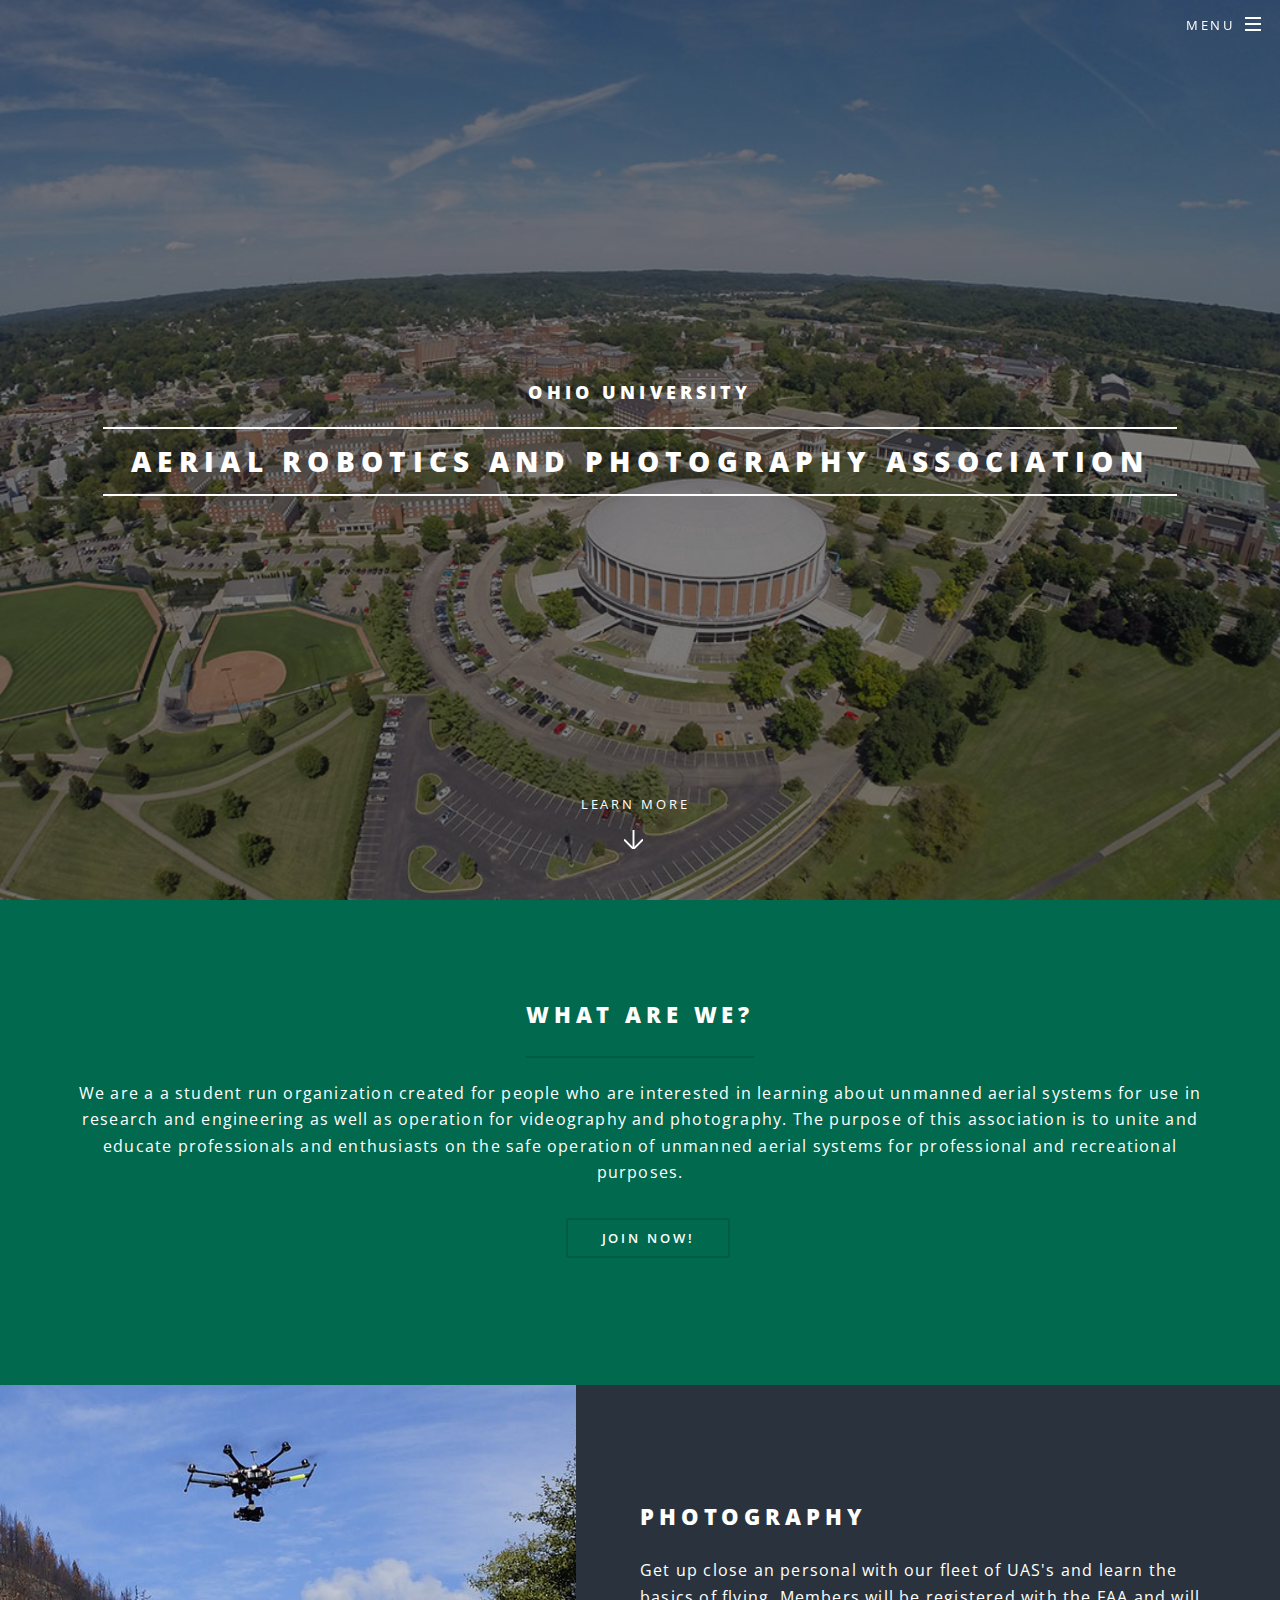
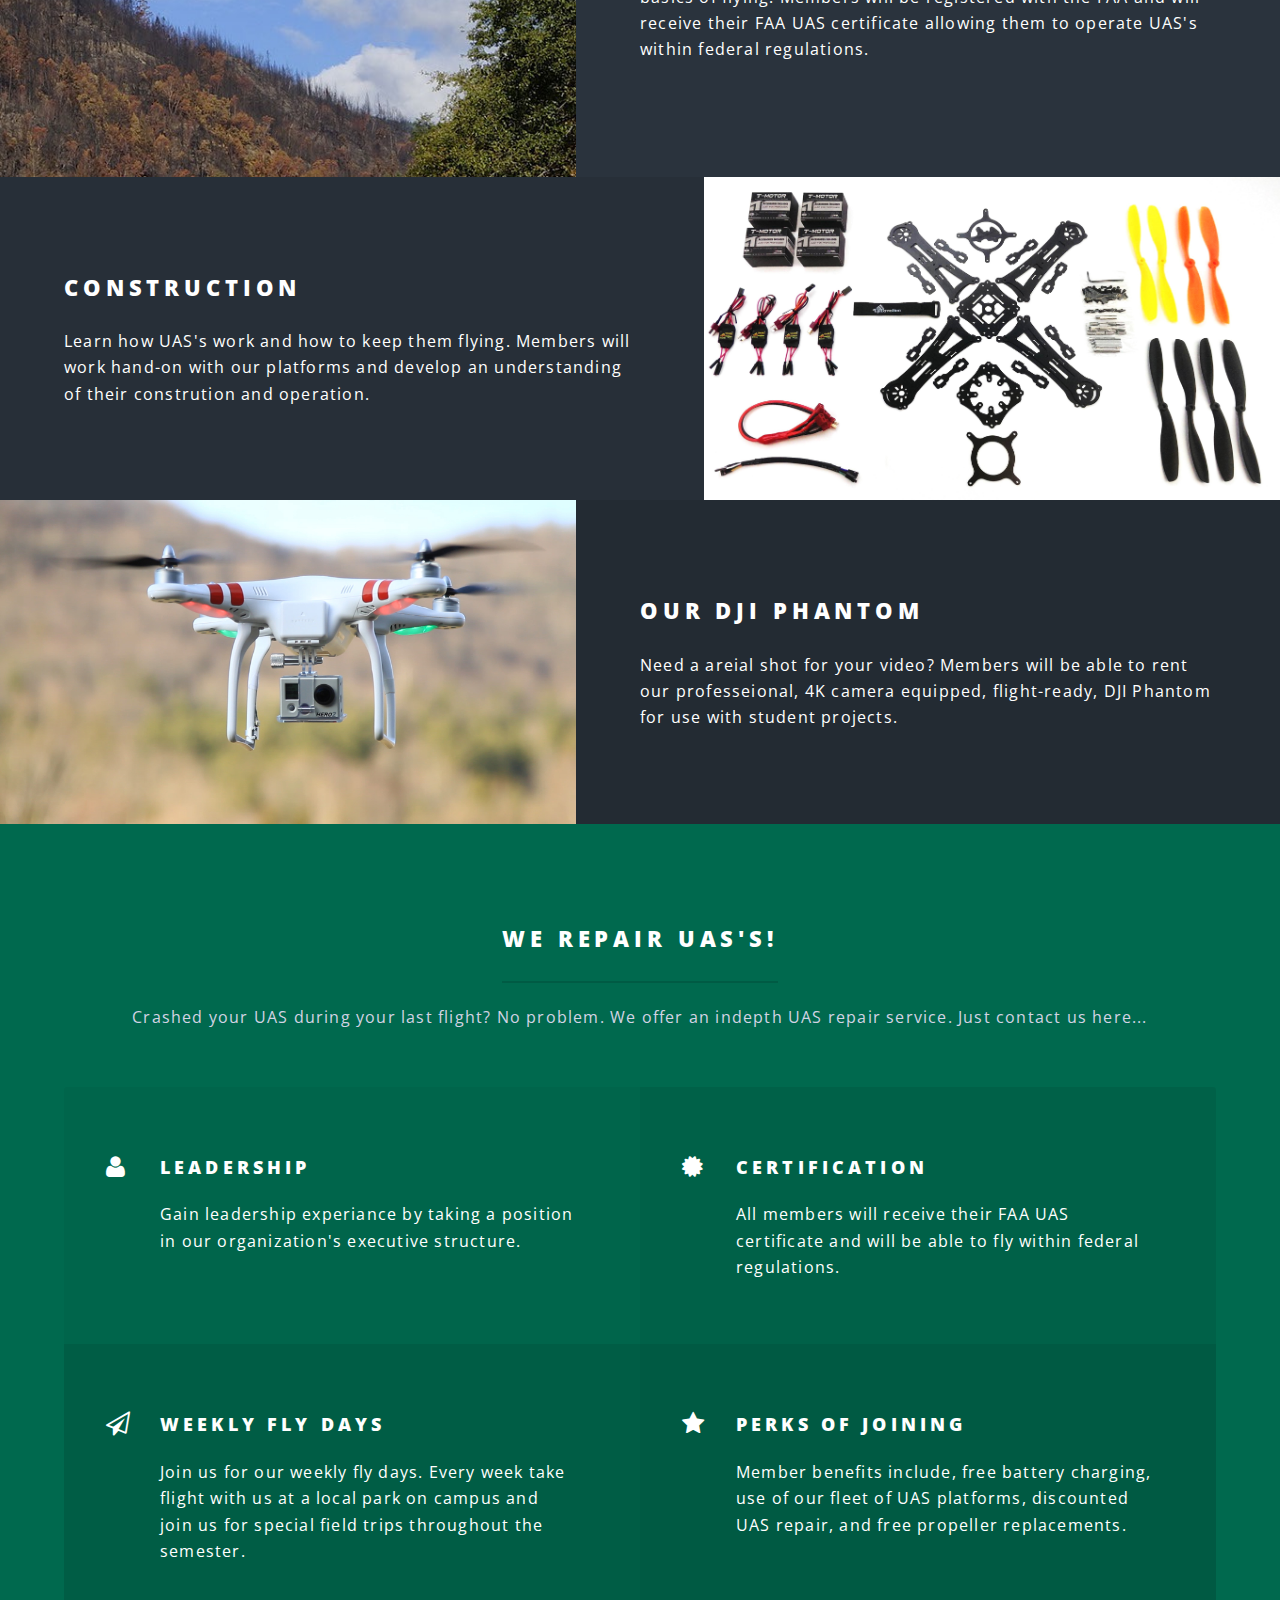
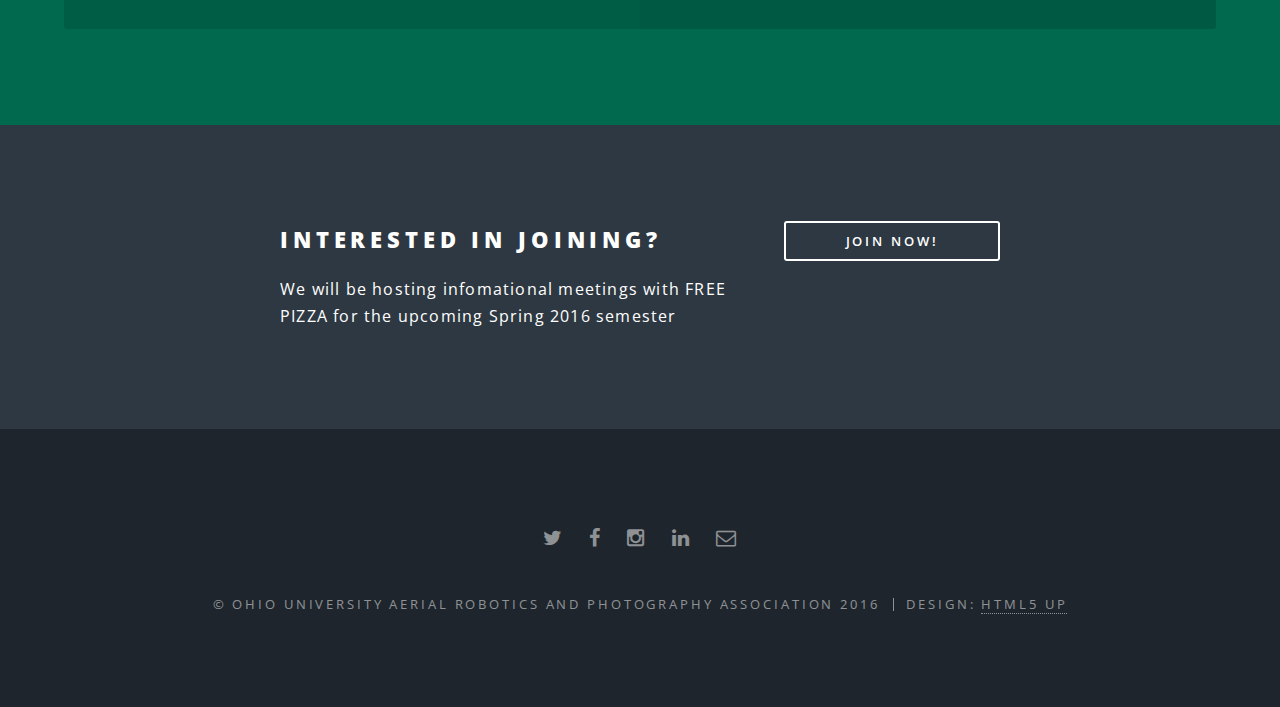
==== index.html @ dd0d749c "spell" ====
<!DOCTYPE HTML>
<!--
	Spectral by HTML5 UP
	html5up.net | @n33co
	Free for personal and commercial use under the CCA 3.0 license (html5up.net/license)
-->
<html>
	<head>
		<title>Aerial Robotics and Photography Association</title>
		<meta charset="utf-8" />
		<meta name="viewport" content="width=device-width, initial-scale=1" />
		<!--[if lte IE 8]><script src="assets/js/ie/html5shiv.js"></script><![endif]-->
		<link rel="stylesheet" href="assets/css/main.css" />
		<!--[if lte IE 8]><link rel="stylesheet" href="assets/css/ie8.css" /><![endif]-->
		<!--[if lte IE 9]><link rel="stylesheet" href="assets/css/ie9.css" /><![endif]-->
	</head>
	<body class="landing">

		<!-- Page Wrapper -->
			<div id="page-wrapper">

				<!-- Header -->
					<header id="header" class="alt">
						<h1><a href="index.html"></a></h1>
						<nav id="nav">
							<ul>
								<li class="special">
									<a href="#menu" class="menuToggle"><span>Menu</span></a>
									<div id="menu">
										<ul>
											<li><a href="index.html">Home</a></li>
                                            <li><a href="join.html">Join!</a></li>
											<li><a href="gallery/index.html">Gallery</a></li>
											<li><a href="oops.html">Events</a></li>
											<li><a href="oops.html">Contact Us</a></li>
										</ul>
									</div>
								</li>
							</ul>
						</nav>
					</header>

				<!-- Banner -->
					<section id="banner">
                        <h3>Ohio University</h3>
						<div class="inner">
							<h2>Aerial Robotics and Photography Association</h2>
						</div>

						<a href="#one" class="more scrolly">Learn More</a>
					</section>

				<!-- One -->
					<section id="one" class="wrapper style1 special">
						<div class="inner">
							<header class="major">
								<h2>What are we?</h2>
								<p>We are a a student run organization created for people who are interested in learning about unmanned aerial systems for use in research and engineering as well as operation for videography and photography.  
                                    
                                    The purpose of this association is to unite and educate professionals and enthusiasts on the safe operation of unmanned aerial systems for professional and recreational purposes.</p>
                                
                                							<ul>
								<a href="join.html" class="button">Join Now!</a>
							</ul>
                                
							</header>
						</div>
					</section>

				<!-- Two -->
					<section id="two" class="wrapper alt style2">
						<section class="spotlight">
							<div class="image"><img src="images/pic01.jpg" alt="" /></div><div class="content">
								<h2>Photography</h2>
								<p>Get up close an personal with our fleet of UAS's and learn the basics of flying.  Members will be registered with the FAA and will receive their FAA UAS certificate allowing them to operate UAS's within federal regulations.</p>
							</div>
						</section>
						<section class="spotlight">
							<div class="image"><img src="images/pic02.jpg" alt="" /></div><div class="content">
								<h2>Construction</h2>
								<p>Learn how UAS's work and how to keep them flying.  Members will work hand-on with our platforms and develop an understanding of their constrution and operation. </p>
							</div>
						</section>
						<section class="spotlight">
							<div class="image"><img src="images/pic03.jpg" alt="" /></div><div class="content">
								<h2>Our DJI Phantom</h2>
								<p>Need a areial shot for your video?  Members will be able to rent our professeional, 4K camera equipped, flight-ready, DJI Phantom for use with student projects.</p>
							</div>
						</section>
					</section>

				<!-- Three -->
					<section id="three" class="wrapper style3 special">
						<div class="inner">
							<header class="major">
								<h2>We repair UAS's!</h2>
								<p>Crashed your UAS during your last flight? No problem.  We offer an indepth UAS repair service.  Just contact us here...</p>
							</header>
							<ul class="features">
								<li class="icon fa-user">
									<h3>Leadership</h3>
									<p>Gain leadership experiance by taking a position in our organization's executive structure.</p>
								</li>
								<li class="icon fa-certificate">
									<h3>Certification</h3>
									<p>All members will receive their FAA UAS certificate and will be able to fly within federal regulations.</p>
								</li>
								<li class="icon fa-paper-plane-o">
									<h3>Weekly Fly Days</h3>
									<p>Join us for our weekly fly days.  Every week take flight with us at a local park on campus and join us for special field trips throughout the semester.</p>
								</li>
								<li class="icon fa-star">
									<h3>Perks of Joining</h3>
									<p>Member benefits include, free battery charging, use of our fleet of UAS platforms, discounted UAS repair, and free propeller replacements.</p>
								</li>
							</ul>
						</div>
					</section>

				<!-- CTA -->
					<section id="cta" class="wrapper style4">
						<div class="inner">
							<header>
								<h2>Interested in joining?</h2>
								<p>We will be hosting infomational meetings with FREE PIZZA for the upcoming Spring 2016 semester</p>
							</header>
							<ul class="actions vertical">
								<li><a href="join.html" class="button fit">Join Now!</a></li>
							</ul>
						</div>
					</section>

				<!-- Footer -->
					<footer id="footer">
						<ul class="icons">
							<li><a href="#" class="icon fa-twitter"><span class="label">Twitter</span></a></li>
							<li><a href="#" class="icon fa-facebook"><span class="label">Facebook</span></a></li>
							<li><a href="#" class="icon fa-instagram"><span class="label">Instagram</span></a></li>
							<li><a href="#" class="icon fa-linkedin"><span class="label">Dribbble</span></a></li>
							<li><a href="#" class="icon fa-envelope-o"><span class="label">Email</span></a></li>
						</ul>
						<ul class="copyright">
							<li>&copy; Ohio University Aerial Robotics and Photography Association 2016</li><li>Design: <a href="http://html5up.net">HTML5 UP</a></li>
						</ul>
					</footer>

			</div>

		<!-- Scripts -->
			<script src="assets/js/jquery.min.js"></script>
			<script src="assets/js/jquery.scrollex.min.js"></script>
			<script src="assets/js/jquery.scrolly.min.js"></script>
			<script src="assets/js/skel.min.js"></script>
			<script src="assets/js/util.js"></script>
			<!--[if lte IE 8]><script src="assets/js/ie/respond.min.js"></script><![endif]-->
			<script src="assets/js/main.js"></script>

	</body>
</html>
---- assets/css/main.css ----
@import url(font-awesome.min.css);
@import url("http://fonts.googleapis.com/css?family=Open+Sans:400,400italic,600,600italic,800,800italic");

/*
	Spectral by HTML5 UP
	html5up.net | @n33co
	Free for personal and commercial use under the CCA 3.0 license (html5up.net/license)
*/

/* Reset */

	html, body, div, span, applet, object, iframe, h1, h2, h3, h4, h5, h6, p, blockquote, pre, a, abbr, acronym, address, big, cite, code, del, dfn, em, img, ins, kbd, q, s, samp, small, strike, strong, sub, sup, tt, var, b, u, i, center, dl, dt, dd, ol, ul, li, fieldset, form, label, legend, table, caption, tbody, tfoot, thead, tr, th, td, article, aside, canvas, details, embed, figure, figcaption, footer, header, hgroup, menu, nav, output, ruby, section, summary, time, mark, audio, video {
		margin: 0;
		padding: 0;
		border: 0;
		font-size: 100%;
		font: inherit;
		vertical-align: baseline;
	}

	article, aside, details, figcaption, figure, footer, header, hgroup, menu, nav, section {
		display: block;
	}

	body {
		line-height: 1;
	}

	ol, ul {
		list-style: none;
	}

	blockquote, q {
		quotes: none;
	}

	blockquote:before, blockquote:after, q:before, q:after {
		content: '';
		content: none;
	}

	table {
		border-collapse: collapse;
		border-spacing: 0;
	}

	body {
		-webkit-text-size-adjust: none;
	}

/* Box Model */

	*, *:before, *:after {
		-moz-box-sizing: border-box;
		-webkit-box-sizing: border-box;
		box-sizing: border-box;
	}

/* Grid */

	.row {
		border-bottom: solid 1px transparent;
		-moz-box-sizing: border-box;
		-webkit-box-sizing: border-box;
		box-sizing: border-box;
	}

	.row > * {
		float: left;
		-moz-box-sizing: border-box;
		-webkit-box-sizing: border-box;
		box-sizing: border-box;
	}

	.row:after, .row:before {
		content: '';
		display: block;
		clear: both;
		height: 0;
	}

	.row.uniform > * > :first-child {
		margin-top: 0;
	}

	.row.uniform > * > :last-child {
		margin-bottom: 0;
	}

	.row.\30 \25 > * {
		padding: 0 0 0 0em;
	}

	.row.\30 \25 {
		margin: 0 0 -1px 0em;
	}

	.row.uniform.\30 \25 > * {
		padding: 0em 0 0 0em;
	}

	.row.uniform.\30 \25 {
		margin: 0em 0 -1px 0em;
	}

	.row > * {
		padding: 0 0 0 1.5em;
	}

	.row {
		margin: 0 0 -1px -1.5em;
	}

	.row.uniform > * {
		padding: 1.5em 0 0 1.5em;
	}

	.row.uniform {
		margin: -1.5em 0 -1px -1.5em;
	}

	.row.\32 00\25 > * {
		padding: 0 0 0 3em;
	}

	.row.\32 00\25 {
		margin: 0 0 -1px -3em;
	}

	.row.uniform.\32 00\25 > * {
		padding: 3em 0 0 3em;
	}

	.row.uniform.\32 00\25 {
		margin: -3em 0 -1px -3em;
	}

	.row.\31 50\25 > * {
		padding: 0 0 0 2.25em;
	}

	.row.\31 50\25 {
		margin: 0 0 -1px -2.25em;
	}

	.row.uniform.\31 50\25 > * {
		padding: 2.25em 0 0 2.25em;
	}

	.row.uniform.\31 50\25 {
		margin: -2.25em 0 -1px -2.25em;
	}

	.row.\35 0\25 > * {
		padding: 0 0 0 0.75em;
	}

	.row.\35 0\25 {
		margin: 0 0 -1px -0.75em;
	}

	.row.uniform.\35 0\25 > * {
		padding: 0.75em 0 0 0.75em;
	}

	.row.uniform.\35 0\25 {
		margin: -0.75em 0 -1px -0.75em;
	}

	.row.\32 5\25 > * {
		padding: 0 0 0 0.375em;
	}

	.row.\32 5\25 {
		margin: 0 0 -1px -0.375em;
	}

	.row.uniform.\32 5\25 > * {
		padding: 0.375em 0 0 0.375em;
	}

	.row.uniform.\32 5\25 {
		margin: -0.375em 0 -1px -0.375em;
	}

	.\31 2u, .\31 2u\24 {
		width: 100%;
		clear: none;
		margin-left: 0;
	}

	.\31 1u, .\31 1u\24 {
		width: 91.6666666667%;
		clear: none;
		margin-left: 0;
	}

	.\31 0u, .\31 0u\24 {
		width: 83.3333333333%;
		clear: none;
		margin-left: 0;
	}

	.\39 u, .\39 u\24 {
		width: 75%;
		clear: none;
		margin-left: 0;
	}

	.\38 u, .\38 u\24 {
		width: 66.6666666667%;
		clear: none;
		margin-left: 0;
	}

	.\37 u, .\37 u\24 {
		width: 58.3333333333%;
		clear: none;
		margin-left: 0;
	}

	.\36 u, .\36 u\24 {
		width: 50%;
		clear: none;
		margin-left: 0;
	}

	.\35 u, .\35 u\24 {
		width: 41.6666666667%;
		clear: none;
		margin-left: 0;
	}

	.\34 u, .\34 u\24 {
		width: 33.3333333333%;
		clear: none;
		margin-left: 0;
	}

	.\33 u, .\33 u\24 {
		width: 25%;
		clear: none;
		margin-left: 0;
	}

	.\32 u, .\32 u\24 {
		width: 16.6666666667%;
		clear: none;
		margin-left: 0;
	}

	.\31 u, .\31 u\24 {
		width: 8.3333333333%;
		clear: none;
		margin-left: 0;
	}

	.\31 2u\24 + *,
	.\31 1u\24 + *,
	.\31 0u\24 + *,
	.\39 u\24 + *,
	.\38 u\24 + *,
	.\37 u\24 + *,
	.\36 u\24 + *,
	.\35 u\24 + *,
	.\34 u\24 + *,
	.\33 u\24 + *,
	.\32 u\24 + *,
	.\31 u\24 + * {
		clear: left;
	}

	.\-11u {
		margin-left: 91.66667%;
	}

	.\-10u {
		margin-left: 83.33333%;
	}

	.\-9u {
		margin-left: 75%;
	}

	.\-8u {
		margin-left: 66.66667%;
	}

	.\-7u {
		margin-left: 58.33333%;
	}

	.\-6u {
		margin-left: 50%;
	}

	.\-5u {
		margin-left: 41.66667%;
	}

	.\-4u {
		margin-left: 33.33333%;
	}

	.\-3u {
		margin-left: 25%;
	}

	.\-2u {
		margin-left: 16.66667%;
	}

	.\-1u {
		margin-left: 8.33333%;
	}

	@media screen and (max-width: 1680px) {

		.row > * {
			padding: 0 0 0 1.5em;
		}

		.row {
			margin: 0 0 -1px -1.5em;
		}

		.row.uniform > * {
			padding: 1.5em 0 0 1.5em;
		}

		.row.uniform {
			margin: -1.5em 0 -1px -1.5em;
		}

		.row.\32 00\25 > * {
			padding: 0 0 0 3em;
		}

		.row.\32 00\25 {
			margin: 0 0 -1px -3em;
		}

		.row.uniform.\32 00\25 > * {
			padding: 3em 0 0 3em;
		}

		.row.uniform.\32 00\25 {
			margin: -3em 0 -1px -3em;
		}

		.row.\31 50\25 > * {
			padding: 0 0 0 2.25em;
		}

		.row.\31 50\25 {
			margin: 0 0 -1px -2.25em;
		}

		.row.uniform.\31 50\25 > * {
			padding: 2.25em 0 0 2.25em;
		}

		.row.uniform.\31 50\25 {
			margin: -2.25em 0 -1px -2.25em;
		}

		.row.\35 0\25 > * {
			padding: 0 0 0 0.75em;
		}

		.row.\35 0\25 {
			margin: 0 0 -1px -0.75em;
		}

		.row.uniform.\35 0\25 > * {
			padding: 0.75em 0 0 0.75em;
		}

		.row.uniform.\35 0\25 {
			margin: -0.75em 0 -1px -0.75em;
		}

		.row.\32 5\25 > * {
			padding: 0 0 0 0.375em;
		}

		.row.\32 5\25 {
			margin: 0 0 -1px -0.375em;
		}

		.row.uniform.\32 5\25 > * {
			padding: 0.375em 0 0 0.375em;
		}

		.row.uniform.\32 5\25 {
			margin: -0.375em 0 -1px -0.375em;
		}

		.\31 2u\28xlarge\29, .\31 2u\24\28xlarge\29 {
			width: 100%;
			clear: none;
			margin-left: 0;
		}

		.\31 1u\28xlarge\29, .\31 1u\24\28xlarge\29 {
			width: 91.6666666667%;
			clear: none;
			margin-left: 0;
		}

		.\31 0u\28xlarge\29, .\31 0u\24\28xlarge\29 {
			width: 83.3333333333%;
			clear: none;
			margin-left: 0;
		}

		.\39 u\28xlarge\29, .\39 u\24\28xlarge\29 {
			width: 75%;
			clear: none;
			margin-left: 0;
		}

		.\38 u\28xlarge\29, .\38 u\24\28xlarge\29 {
			width: 66.6666666667%;
			clear: none;
			margin-left: 0;
		}

		.\37 u\28xlarge\29, .\37 u\24\28xlarge\29 {
			width: 58.3333333333%;
			clear: none;
			margin-left: 0;
		}

		.\36 u\28xlarge\29, .\36 u\24\28xlarge\29 {
			width: 50%;
			clear: none;
			margin-left: 0;
		}

		.\35 u\28xlarge\29, .\35 u\24\28xlarge\29 {
			width: 41.6666666667%;
			clear: none;
			margin-left: 0;
		}

		.\34 u\28xlarge\29, .\34 u\24\28xlarge\29 {
			width: 33.3333333333%;
			clear: none;
			margin-left: 0;
		}

		.\33 u\28xlarge\29, .\33 u\24\28xlarge\29 {
			width: 25%;
			clear: none;
			margin-left: 0;
		}

		.\32 u\28xlarge\29, .\32 u\24\28xlarge\29 {
			width: 16.6666666667%;
			clear: none;
			margin-left: 0;
		}

		.\31 u\28xlarge\29, .\31 u\24\28xlarge\29 {
			width: 8.3333333333%;
			clear: none;
			margin-left: 0;
		}

		.\31 2u\24\28xlarge\29 + *,
		.\31 1u\24\28xlarge\29 + *,
		.\31 0u\24\28xlarge\29 + *,
		.\39 u\24\28xlarge\29 + *,
		.\38 u\24\28xlarge\29 + *,
		.\37 u\24\28xlarge\29 + *,
		.\36 u\24\28xlarge\29 + *,
		.\35 u\24\28xlarge\29 + *,
		.\34 u\24\28xlarge\29 + *,
		.\33 u\24\28xlarge\29 + *,
		.\32 u\24\28xlarge\29 + *,
		.\31 u\24\28xlarge\29 + * {
			clear: left;
		}

		.\-11u\28xlarge\29 {
			margin-left: 91.66667%;
		}

		.\-10u\28xlarge\29 {
			margin-left: 83.33333%;
		}

		.\-9u\28xlarge\29 {
			margin-left: 75%;
		}

		.\-8u\28xlarge\29 {
			margin-left: 66.66667%;
		}

		.\-7u\28xlarge\29 {
			margin-left: 58.33333%;
		}

		.\-6u\28xlarge\29 {
			margin-left: 50%;
		}

		.\-5u\28xlarge\29 {
			margin-left: 41.66667%;
		}

		.\-4u\28xlarge\29 {
			margin-left: 33.33333%;
		}

		.\-3u\28xlarge\29 {
			margin-left: 25%;
		}

		.\-2u\28xlarge\29 {
			margin-left: 16.66667%;
		}

		.\-1u\28xlarge\29 {
			margin-left: 8.33333%;
		}

	}

	@media screen and (max-width: 1280px) {

		.row > * {
			padding: 0 0 0 1.5em;
		}

		.row {
			margin: 0 0 -1px -1.5em;
		}

		.row.uniform > * {
			padding: 1.5em 0 0 1.5em;
		}

		.row.uniform {
			margin: -1.5em 0 -1px -1.5em;
		}

		.row.\32 00\25 > * {
			padding: 0 0 0 3em;
		}

		.row.\32 00\25 {
			margin: 0 0 -1px -3em;
		}

		.row.uniform.\32 00\25 > * {
			padding: 3em 0 0 3em;
		}

		.row.uniform.\32 00\25 {
			margin: -3em 0 -1px -3em;
		}

		.row.\31 50\25 > * {
			padding: 0 0 0 2.25em;
		}

		.row.\31 50\25 {
			margin: 0 0 -1px -2.25em;
		}

		.row.uniform.\31 50\25 > * {
			padding: 2.25em 0 0 2.25em;
		}

		.row.uniform.\31 50\25 {
			margin: -2.25em 0 -1px -2.25em;
		}

		.row.\35 0\25 > * {
			padding: 0 0 0 0.75em;
		}

		.row.\35 0\25 {
			margin: 0 0 -1px -0.75em;
		}

		.row.uniform.\35 0\25 > * {
			padding: 0.75em 0 0 0.75em;
		}

		.row.uniform.\35 0\25 {
			margin: -0.75em 0 -1px -0.75em;
		}

		.row.\32 5\25 > * {
			padding: 0 0 0 0.375em;
		}

		.row.\32 5\25 {
			margin: 0 0 -1px -0.375em;
		}

		.row.uniform.\32 5\25 > * {
			padding: 0.375em 0 0 0.375em;
		}

		.row.uniform.\32 5\25 {
			margin: -0.375em 0 -1px -0.375em;
		}

		.\31 2u\28large\29, .\31 2u\24\28large\29 {
			width: 100%;
			clear: none;
			margin-left: 0;
		}

		.\31 1u\28large\29, .\31 1u\24\28large\29 {
			width: 91.6666666667%;
			clear: none;
			margin-left: 0;
		}

		.\31 0u\28large\29, .\31 0u\24\28large\29 {
			width: 83.3333333333%;
			clear: none;
			margin-left: 0;
		}

		.\39 u\28large\29, .\39 u\24\28large\29 {
			width: 75%;
			clear: none;
			margin-left: 0;
		}

		.\38 u\28large\29, .\38 u\24\28large\29 {
			width: 66.6666666667%;
			clear: none;
			margin-left: 0;
		}

		.\37 u\28large\29, .\37 u\24\28large\29 {
			width: 58.3333333333%;
			clear: none;
			margin-left: 0;
		}

		.\36 u\28large\29, .\36 u\24\28large\29 {
			width: 50%;
			clear: none;
			margin-left: 0;
		}

		.\35 u\28large\29, .\35 u\24\28large\29 {
			width: 41.6666666667%;
			clear: none;
			margin-left: 0;
		}

		.\34 u\28large\29, .\34 u\24\28large\29 {
			width: 33.3333333333%;
			clear: none;
			margin-left: 0;
		}

		.\33 u\28large\29, .\33 u\24\28large\29 {
			width: 25%;
			clear: none;
			margin-left: 0;
		}

		.\32 u\28large\29, .\32 u\24\28large\29 {
			width: 16.6666666667%;
			clear: none;
			margin-left: 0;
		}

		.\31 u\28large\29, .\31 u\24\28large\29 {
			width: 8.3333333333%;
			clear: none;
			margin-left: 0;
		}

		.\31 2u\24\28large\29 + *,
		.\31 1u\24\28large\29 + *,
		.\31 0u\24\28large\29 + *,
		.\39 u\24\28large\29 + *,
		.\38 u\24\28large\29 + *,
		.\37 u\24\28large\29 + *,
		.\36 u\24\28large\29 + *,
		.\35 u\24\28large\29 + *,
		.\34 u\24\28large\29 + *,
		.\33 u\24\28large\29 + *,
		.\32 u\24\28large\29 + *,
		.\31 u\24\28large\29 + * {
			clear: left;
		}

		.\-11u\28large\29 {
			margin-left: 91.66667%;
		}

		.\-10u\28large\29 {
			margin-left: 83.33333%;
		}

		.\-9u\28large\29 {
			margin-left: 75%;
		}

		.\-8u\28large\29 {
			margin-left: 66.66667%;
		}

		.\-7u\28large\29 {
			margin-left: 58.33333%;
		}

		.\-6u\28large\29 {
			margin-left: 50%;
		}

		.\-5u\28large\29 {
			margin-left: 41.66667%;
		}

		.\-4u\28large\29 {
			margin-left: 33.33333%;
		}

		.\-3u\28large\29 {
			margin-left: 25%;
		}

		.\-2u\28large\29 {
			margin-left: 16.66667%;
		}

		.\-1u\28large\29 {
			margin-left: 8.33333%;
		}

	}

	@media screen and (max-width: 980px) {

		.row > * {
			padding: 0 0 0 1.5em;
		}

		.row {
			margin: 0 0 -1px -1.5em;
		}

		.row.uniform > * {
			padding: 1.5em 0 0 1.5em;
		}

		.row.uniform {
			margin: -1.5em 0 -1px -1.5em;
		}

		.row.\32 00\25 > * {
			padding: 0 0 0 3em;
		}

		.row.\32 00\25 {
			margin: 0 0 -1px -3em;
		}

		.row.uniform.\32 00\25 > * {
			padding: 3em 0 0 3em;
		}

		.row.uniform.\32 00\25 {
			margin: -3em 0 -1px -3em;
		}

		.row.\31 50\25 > * {
			padding: 0 0 0 2.25em;
		}

		.row.\31 50\25 {
			margin: 0 0 -1px -2.25em;
		}

		.row.uniform.\31 50\25 > * {
			padding: 2.25em 0 0 2.25em;
		}

		.row.uniform.\31 50\25 {
			margin: -2.25em 0 -1px -2.25em;
		}

		.row.\35 0\25 > * {
			padding: 0 0 0 0.75em;
		}

		.row.\35 0\25 {
			margin: 0 0 -1px -0.75em;
		}

		.row.uniform.\35 0\25 > * {
			padding: 0.75em 0 0 0.75em;
		}

		.row.uniform.\35 0\25 {
			margin: -0.75em 0 -1px -0.75em;
		}

		.row.\32 5\25 > * {
			padding: 0 0 0 0.375em;
		}

		.row.\32 5\25 {
			margin: 0 0 -1px -0.375em;
		}

		.row.uniform.\32 5\25 > * {
			padding: 0.375em 0 0 0.375em;
		}

		.row.uniform.\32 5\25 {
			margin: -0.375em 0 -1px -0.375em;
		}

		.\31 2u\28medium\29, .\31 2u\24\28medium\29 {
			width: 100%;
			clear: none;
			margin-left: 0;
		}

		.\31 1u\28medium\29, .\31 1u\24\28medium\29 {
			width: 91.6666666667%;
			clear: none;
			margin-left: 0;
		}

		.\31 0u\28medium\29, .\31 0u\24\28medium\29 {
			width: 83.3333333333%;
			clear: none;
			margin-left: 0;
		}

		.\39 u\28medium\29, .\39 u\24\28medium\29 {
			width: 75%;
			clear: none;
			margin-left: 0;
		}

		.\38 u\28medium\29, .\38 u\24\28medium\29 {
			width: 66.6666666667%;
			clear: none;
			margin-left: 0;
		}

		.\37 u\28medium\29, .\37 u\24\28medium\29 {
			width: 58.3333333333%;
			clear: none;
			margin-left: 0;
		}

		.\36 u\28medium\29, .\36 u\24\28medium\29 {
			width: 50%;
			clear: none;
			margin-left: 0;
		}

		.\35 u\28medium\29, .\35 u\24\28medium\29 {
			width: 41.6666666667%;
			clear: none;
			margin-left: 0;
		}

		.\34 u\28medium\29, .\34 u\24\28medium\29 {
			width: 33.3333333333%;
			clear: none;
			margin-left: 0;
		}

		.\33 u\28medium\29, .\33 u\24\28medium\29 {
			width: 25%;
			clear: none;
			margin-left: 0;
		}

		.\32 u\28medium\29, .\32 u\24\28medium\29 {
			width: 16.6666666667%;
			clear: none;
			margin-left: 0;
		}

		.\31 u\28medium\29, .\31 u\24\28medium\29 {
			width: 8.3333333333%;
			clear: none;
			margin-left: 0;
		}

		.\31 2u\24\28medium\29 + *,
		.\31 1u\24\28medium\29 + *,
		.\31 0u\24\28medium\29 + *,
		.\39 u\24\28medium\29 + *,
		.\38 u\24\28medium\29 + *,
		.\37 u\24\28medium\29 + *,
		.\36 u\24\28medium\29 + *,
		.\35 u\24\28medium\29 + *,
		.\34 u\24\28medium\29 + *,
		.\33 u\24\28medium\29 + *,
		.\32 u\24\28medium\29 + *,
		.\31 u\24\28medium\29 + * {
			clear: left;
		}

		.\-11u\28medium\29 {
			margin-left: 91.66667%;
		}

		.\-10u\28medium\29 {
			margin-left: 83.33333%;
		}

		.\-9u\28medium\29 {
			margin-left: 75%;
		}

		.\-8u\28medium\29 {
			margin-left: 66.66667%;
		}

		.\-7u\28medium\29 {
			margin-left: 58.33333%;
		}

		.\-6u\28medium\29 {
			margin-left: 50%;
		}

		.\-5u\28medium\29 {
			margin-left: 41.66667%;
		}

		.\-4u\28medium\29 {
			margin-left: 33.33333%;
		}

		.\-3u\28medium\29 {
			margin-left: 25%;
		}

		.\-2u\28medium\29 {
			margin-left: 16.66667%;
		}

		.\-1u\28medium\29 {
			margin-left: 8.33333%;
		}

	}

	@media screen and (max-width: 736px) {

		.row > * {
			padding: 0 0 0 1.5em;
		}

		.row {
			margin: 0 0 -1px -1.5em;
		}

		.row.uniform > * {
			padding: 1.5em 0 0 1.5em;
		}

		.row.uniform {
			margin: -1.5em 0 -1px -1.5em;
		}

		.row.\32 00\25 > * {
			padding: 0 0 0 3em;
		}

		.row.\32 00\25 {
			margin: 0 0 -1px -3em;
		}

		.row.uniform.\32 00\25 > * {
			padding: 3em 0 0 3em;
		}

		.row.uniform.\32 00\25 {
			margin: -3em 0 -1px -3em;
		}

		.row.\31 50\25 > * {
			padding: 0 0 0 2.25em;
		}

		.row.\31 50\25 {
			margin: 0 0 -1px -2.25em;
		}

		.row.uniform.\31 50\25 > * {
			padding: 2.25em 0 0 2.25em;
		}

		.row.uniform.\31 50\25 {
			margin: -2.25em 0 -1px -2.25em;
		}

		.row.\35 0\25 > * {
			padding: 0 0 0 0.75em;
		}

		.row.\35 0\25 {
			margin: 0 0 -1px -0.75em;
		}

		.row.uniform.\35 0\25 > * {
			padding: 0.75em 0 0 0.75em;
		}

		.row.uniform.\35 0\25 {
			margin: -0.75em 0 -1px -0.75em;
		}

		.row.\32 5\25 > * {
			padding: 0 0 0 0.375em;
		}

		.row.\32 5\25 {
			margin: 0 0 -1px -0.375em;
		}

		.row.uniform.\32 5\25 > * {
			padding: 0.375em 0 0 0.375em;
		}

		.row.uniform.\32 5\25 {
			margin: -0.375em 0 -1px -0.375em;
		}

		.\31 2u\28small\29, .\31 2u\24\28small\29 {
			width: 100%;
			clear: none;
			margin-left: 0;
		}

		.\31 1u\28small\29, .\31 1u\24\28small\29 {
			width: 91.6666666667%;
			clear: none;
			margin-left: 0;
		}

		.\31 0u\28small\29, .\31 0u\24\28small\29 {
			width: 83.3333333333%;
			clear: none;
			margin-left: 0;
		}

		.\39 u\28small\29, .\39 u\24\28small\29 {
			width: 75%;
			clear: none;
			margin-left: 0;
		}

		.\38 u\28small\29, .\38 u\24\28small\29 {
			width: 66.6666666667%;
			clear: none;
			margin-left: 0;
		}

		.\37 u\28small\29, .\37 u\24\28small\29 {
			width: 58.3333333333%;
			clear: none;
			margin-left: 0;
		}

		.\36 u\28small\29, .\36 u\24\28small\29 {
			width: 50%;
			clear: none;
			margin-left: 0;
		}

		.\35 u\28small\29, .\35 u\24\28small\29 {
			width: 41.6666666667%;
			clear: none;
			margin-left: 0;
		}

		.\34 u\28small\29, .\34 u\24\28small\29 {
			width: 33.3333333333%;
			clear: none;
			margin-left: 0;
		}

		.\33 u\28small\29, .\33 u\24\28small\29 {
			width: 25%;
			clear: none;
			margin-left: 0;
		}

		.\32 u\28small\29, .\32 u\24\28small\29 {
			width: 16.6666666667%;
			clear: none;
			margin-left: 0;
		}

		.\31 u\28small\29, .\31 u\24\28small\29 {
			width: 8.3333333333%;
			clear: none;
			margin-left: 0;
		}

		.\31 2u\24\28small\29 + *,
		.\31 1u\24\28small\29 + *,
		.\31 0u\24\28small\29 + *,
		.\39 u\24\28small\29 + *,
		.\38 u\24\28small\29 + *,
		.\37 u\24\28small\29 + *,
		.\36 u\24\28small\29 + *,
		.\35 u\24\28small\29 + *,
		.\34 u\24\28small\29 + *,
		.\33 u\24\28small\29 + *,
		.\32 u\24\28small\29 + *,
		.\31 u\24\28small\29 + * {
			clear: left;
		}

		.\-11u\28small\29 {
			margin-left: 91.66667%;
		}

		.\-10u\28small\29 {
			margin-left: 83.33333%;
		}

		.\-9u\28small\29 {
			margin-left: 75%;
		}

		.\-8u\28small\29 {
			margin-left: 66.66667%;
		}

		.\-7u\28small\29 {
			margin-left: 58.33333%;
		}

		.\-6u\28small\29 {
			margin-left: 50%;
		}

		.\-5u\28small\29 {
			margin-left: 41.66667%;
		}

		.\-4u\28small\29 {
			margin-left: 33.33333%;
		}

		.\-3u\28small\29 {
			margin-left: 25%;
		}

		.\-2u\28small\29 {
			margin-left: 16.66667%;
		}

		.\-1u\28small\29 {
			margin-left: 8.33333%;
		}

	}

	@media screen and (max-width: 480px) {

		.row > * {
			padding: 0 0 0 1.5em;
		}

		.row {
			margin: 0 0 -1px -1.5em;
		}

		.row.uniform > * {
			padding: 1.5em 0 0 1.5em;
		}

		.row.uniform {
			margin: -1.5em 0 -1px -1.5em;
		}

		.row.\32 00\25 > * {
			padding: 0 0 0 3em;
		}

		.row.\32 00\25 {
			margin: 0 0 -1px -3em;
		}

		.row.uniform.\32 00\25 > * {
			padding: 3em 0 0 3em;
		}

		.row.uniform.\32 00\25 {
			margin: -3em 0 -1px -3em;
		}

		.row.\31 50\25 > * {
			padding: 0 0 0 2.25em;
		}

		.row.\31 50\25 {
			margin: 0 0 -1px -2.25em;
		}

		.row.uniform.\31 50\25 > * {
			padding: 2.25em 0 0 2.25em;
		}

		.row.uniform.\31 50\25 {
			margin: -2.25em 0 -1px -2.25em;
		}

		.row.\35 0\25 > * {
			padding: 0 0 0 0.75em;
		}

		.row.\35 0\25 {
			margin: 0 0 -1px -0.75em;
		}

		.row.uniform.\35 0\25 > * {
			padding: 0.75em 0 0 0.75em;
		}

		.row.uniform.\35 0\25 {
			margin: -0.75em 0 -1px -0.75em;
		}

		.row.\32 5\25 > * {
			padding: 0 0 0 0.375em;
		}

		.row.\32 5\25 {
			margin: 0 0 -1px -0.375em;
		}

		.row.uniform.\32 5\25 > * {
			padding: 0.375em 0 0 0.375em;
		}

		.row.uniform.\32 5\25 {
			margin: -0.375em 0 -1px -0.375em;
		}

		.\31 2u\28xsmall\29, .\31 2u\24\28xsmall\29 {
			width: 100%;
			clear: none;
			margin-left: 0;
		}

		.\31 1u\28xsmall\29, .\31 1u\24\28xsmall\29 {
			width: 91.6666666667%;
			clear: none;
			margin-left: 0;
		}

		.\31 0u\28xsmall\29, .\31 0u\24\28xsmall\29 {
			width: 83.3333333333%;
			clear: none;
			margin-left: 0;
		}

		.\39 u\28xsmall\29, .\39 u\24\28xsmall\29 {
			width: 75%;
			clear: none;
			margin-left: 0;
		}

		.\38 u\28xsmall\29, .\38 u\24\28xsmall\29 {
			width: 66.6666666667%;
			clear: none;
			margin-left: 0;
		}

		.\37 u\28xsmall\29, .\37 u\24\28xsmall\29 {
			width: 58.3333333333%;
			clear: none;
			margin-left: 0;
		}

		.\36 u\28xsmall\29, .\36 u\24\28xsmall\29 {
			width: 50%;
			clear: none;
			margin-left: 0;
		}

		.\35 u\28xsmall\29, .\35 u\24\28xsmall\29 {
			width: 41.6666666667%;
			clear: none;
			margin-left: 0;
		}

		.\34 u\28xsmall\29, .\34 u\24\28xsmall\29 {
			width: 33.3333333333%;
			clear: none;
			margin-left: 0;
		}

		.\33 u\28xsmall\29, .\33 u\24\28xsmall\29 {
			width: 25%;
			clear: none;
			margin-left: 0;
		}

		.\32 u\28xsmall\29, .\32 u\24\28xsmall\29 {
			width: 16.6666666667%;
			clear: none;
			margin-left: 0;
		}

		.\31 u\28xsmall\29, .\31 u\24\28xsmall\29 {
			width: 8.3333333333%;
			clear: none;
			margin-left: 0;
		}

		.\31 2u\24\28xsmall\29 + *,
		.\31 1u\24\28xsmall\29 + *,
		.\31 0u\24\28xsmall\29 + *,
		.\39 u\24\28xsmall\29 + *,
		.\38 u\24\28xsmall\29 + *,
		.\37 u\24\28xsmall\29 + *,
		.\36 u\24\28xsmall\29 + *,
		.\35 u\24\28xsmall\29 + *,
		.\34 u\24\28xsmall\29 + *,
		.\33 u\24\28xsmall\29 + *,
		.\32 u\24\28xsmall\29 + *,
		.\31 u\24\28xsmall\29 + * {
			clear: left;
		}

		.\-11u\28xsmall\29 {
			margin-left: 91.66667%;
		}

		.\-10u\28xsmall\29 {
			margin-left: 83.33333%;
		}

		.\-9u\28xsmall\29 {
			margin-left: 75%;
		}

		.\-8u\28xsmall\29 {
			margin-left: 66.66667%;
		}

		.\-7u\28xsmall\29 {
			margin-left: 58.33333%;
		}

		.\-6u\28xsmall\29 {
			margin-left: 50%;
		}

		.\-5u\28xsmall\29 {
			margin-left: 41.66667%;
		}

		.\-4u\28xsmall\29 {
			margin-left: 33.33333%;
		}

		.\-3u\28xsmall\29 {
			margin-left: 25%;
		}

		.\-2u\28xsmall\29 {
			margin-left: 16.66667%;
		}

		.\-1u\28xsmall\29 {
			margin-left: 8.33333%;
		}

	}

/* Basic */

	@-ms-viewport {
		width: device-width;
	}

	body {
		background: #2e3842;
	}

		body.is-loading *, body.is-loading *:before, body.is-loading *:after {
			-moz-animation: none !important;
			-webkit-animation: none !important;
			-ms-animation: none !important;
			animation: none !important;
			-moz-transition: none !important;
			-webkit-transition: none !important;
			-ms-transition: none !important;
			transition: none !important;
		}

	body, input, select, textarea {
		color: #fff;
		font-family: "Open Sans", Helvetica, sans-serif;
		font-size: 15pt;
		font-weight: 400;
		letter-spacing: 0.075em;
		line-height: 1.65em;
	}

		@media screen and (max-width: 1680px) {

			body, input, select, textarea {
				font-size: 13pt;
			}

		}

		@media screen and (max-width: 1280px) {

			body, input, select, textarea {
				font-size: 12pt;
			}

		}

		@media screen and (max-width: 736px) {

			body, input, select, textarea {
				font-size: 11pt;
				letter-spacing: 0.0375em;
			}

		}

	a {
		-moz-transition: color 0.2s ease, border-bottom-color 0.2s ease;
		-webkit-transition: color 0.2s ease, border-bottom-color 0.2s ease;
		-ms-transition: color 0.2s ease, border-bottom-color 0.2s ease;
		transition: color 0.2s ease, border-bottom-color 0.2s ease;
		border-bottom: dotted 1px;
		color: inherit;
		text-decoration: none;
	}

		a:hover {
			border-bottom-color: transparent;
		}

	strong, b {
		color: #fff;
		font-weight: 600;
	}

	em, i {
		font-style: italic;
	}

	p {
		margin: 0 0 2em 0;
	}

	h1, h2, h3, h4, h5, h6 {
		color: #fff;
		font-weight: 800;
		letter-spacing: 0.225em;
		line-height: 1em;
		margin: 0 0 1em 0;
		text-transform: uppercase;
	}

		h1 a, h2 a, h3 a, h4 a, h5 a, h6 a {
			color: inherit;
			text-decoration: none;
		}

	h2 {
		font-size: 1.35em;
		line-height: 1.75em;
	}

		@media screen and (max-width: 736px) {

			h2 {
				font-size: 1.1em;
				line-height: 1.65em;
			}

		}

	h3 {
		font-size: 1.15em;
		line-height: 1.75em;
	}

		@media screen and (max-width: 736px) {

			h3 {
				font-size: 1em;
				line-height: 1.65em;
			}

		}

	h4 {
		font-size: 1em;
		line-height: 1.5em;
	}

	h5 {
		font-size: 0.8em;
		line-height: 1.5em;
	}

	h6 {
		font-size: 0.7em;
		line-height: 1.5em;
	}

	sub {
		font-size: 0.8em;
		position: relative;
		top: 0.5em;
	}

	sup {
		font-size: 0.8em;
		position: relative;
		top: -0.5em;
	}

	hr {
		border: 0;
		border-bottom: solid 2px #fff;
		margin: 3em 0;
	}

		hr.major {
			margin: 4.5em 0;
		}

	blockquote {
		border-left: solid 4px #fff;
		font-style: italic;
		margin: 0 0 2em 0;
		padding: 0.5em 0 0.5em 2em;
	}

	code {
		background: rgba(144, 144, 144, 0.25);
		border-radius: 3px;
		font-family: "Courier New", monospace;
		font-size: 0.9em;
		letter-spacing: 0;
		margin: 0 0.25em;
		padding: 0.25em 0.65em;
	}

	pre {
		-webkit-overflow-scrolling: touch;
		font-family: "Courier New", monospace;
		font-size: 0.9em;
		margin: 0 0 2em 0;
	}

		pre code {
			display: block;
			line-height: 1.75em;
			padding: 1em 1.5em;
			overflow-x: auto;
		}

	.align-left {
		text-align: left;
	}

	.align-center {
		text-align: center;
	}

	.align-right {
		text-align: right;
	}

/* Section/Article */

	section.special, article.special {
		text-align: center;
	}

	header p {
		color: rgba(255, 255, 255, 0.5);
		position: relative;
		top: -0.25em;
	}

	header h3 + p {
		font-size: 1.1em;
	}

	header h4 + p,
	header h5 + p,
	header h6 + p {
		font-size: 0.9em;
	}

	header.major {
		margin: 0 0 3.5em 0;
	}

		header.major h2, header.major h3, header.major h4, header.major h5, header.major h6 {
			border-bottom: solid 2px #fff;
			display: inline-block;
			padding-bottom: 1em;
			position: relative;
		}

			header.major h2:after, header.major h3:after, header.major h4:after, header.major h5:after, header.major h6:after {
				content: '';
				display: block;
				height: 1px;
			}

		header.major p {
			color: #fff;
			top: 0;
		}

		@media screen and (max-width: 736px) {

			header.major {
				margin: 0 0 2em 0;
			}

		}

	@media screen and (max-width: 980px) {

		header br {
			display: none;
		}

	}

/* Form */

	form {
		margin: 0 0 2em 0;
	}

	label {
		color: #fff;
		display: block;
		font-size: 0.9em;
		font-weight: 600;
		margin: 0 0 1em 0;
	}

	input[type="text"],
	input[type="password"],
	input[type="email"],
	select,
	textarea {
		-moz-appearance: none;
		-webkit-appearance: none;
		-ms-appearance: none;
		appearance: none;
		background: rgba(144, 144, 144, 0.25);
		border-radius: 3px;
		border: none;
		color: inherit;
		display: block;
		outline: 0;
		padding: 0 1em;
		text-decoration: none;
		width: 100%;
	}

		input[type="text"]:invalid,
		input[type="password"]:invalid,
		input[type="email"]:invalid,
		select:invalid,
		textarea:invalid {
			box-shadow: none;
		}

		input[type="text"]:focus,
		input[type="password"]:focus,
		input[type="email"]:focus,
		select:focus,
		textarea:focus {
			box-shadow: 0 0 0 2px #21b2a6;
		}

	.select-wrapper {
		text-decoration: none;
		display: block;
		position: relative;
	}

		.select-wrapper:before {
			-moz-osx-font-smoothing: grayscale;
			-webkit-font-smoothing: antialiased;
			font-family: FontAwesome;
			font-style: normal;
			font-weight: normal;
			text-transform: none !important;
		}

		.select-wrapper:before {
			-moz-pointer-events: none;
			-webkit-pointer-events: none;
			-ms-pointer-events: none;
			pointer-events: none;
			color: #fff;
			content: '\f078';
			display: block;
			height: 2.75em;
			line-height: 2.75em;
			position: absolute;
			right: 0;
			text-align: center;
			top: 0;
			width: 2.75em;
		}

		.select-wrapper select::-ms-expand {
			display: none;
		}

	input[type="text"],
	input[type="password"],
	input[type="email"],
	select {
		height: 2.75em;
	}

	textarea {
		padding: 0.75em 1em;
	}

	input[type="checkbox"],
	input[type="radio"] {
		-moz-appearance: none;
		-webkit-appearance: none;
		-ms-appearance: none;
		appearance: none;
		display: block;
		float: left;
		margin-right: -2em;
		opacity: 0;
		width: 1em;
		z-index: -1;
	}

		input[type="checkbox"] + label,
		input[type="radio"] + label {
			text-decoration: none;
			color: #fff;
			cursor: pointer;
			display: inline-block;
			font-size: 1em;
			font-weight: 400;
			padding-left: 2.4em;
			padding-right: 0.75em;
			position: relative;
		}

			input[type="checkbox"] + label:before,
			input[type="radio"] + label:before {
				-moz-osx-font-smoothing: grayscale;
				-webkit-font-smoothing: antialiased;
				font-family: FontAwesome;
				font-style: normal;
				font-weight: normal;
				text-transform: none !important;
			}

			input[type="checkbox"] + label:before,
			input[type="radio"] + label:before {
				background: rgba(144, 144, 144, 0.25);
				border-radius: 3px;
				content: '';
				display: inline-block;
				height: 1.65em;
				left: 0;
				line-height: 1.58125em;
				position: absolute;
				text-align: center;
				top: 0;
				width: 1.65em;
			}

		input[type="checkbox"]:checked + label:before,
		input[type="radio"]:checked + label:before {
			background: #2e3842;
			color: #fff;
			content: '\f00c';
		}

		input[type="checkbox"]:focus + label:before,
		input[type="radio"]:focus + label:before {
			box-shadow: 0 0 0 2px #21b2a6;
		}

	input[type="checkbox"] + label:before {
		border-radius: 3px;
	}

	input[type="radio"] + label:before {
		border-radius: 100%;
	}

	::-webkit-input-placeholder {
		color: rgba(255, 255, 255, 0.5) !important;
		opacity: 1.0;
	}

	:-moz-placeholder {
		color: rgba(255, 255, 255, 0.5) !important;
		opacity: 1.0;
	}

	::-moz-placeholder {
		color: rgba(255, 255, 255, 0.5) !important;
		opacity: 1.0;
	}

	:-ms-input-placeholder {
		color: rgba(255, 255, 255, 0.5) !important;
		opacity: 1.0;
	}

	.formerize-placeholder {
		color: rgba(255, 255, 255, 0.5) !important;
		opacity: 1.0;
	}

/* Box */

	.box {
		border-radius: 3px;
		border: solid 2px #fff;
		margin-bottom: 2em;
		padding: 1.5em;
	}

		.box > :last-child,
		.box > :last-child > :last-child,
		.box > :last-child > :last-child > :last-child {
			margin-bottom: 0;
		}

		.box.alt {
			border: 0;
			border-radius: 0;
			padding: 0;
		}

/* Icon */

	.icon {
		text-decoration: none;
		border-bottom: none;
		position: relative;
	}

		.icon:before {
			-moz-osx-font-smoothing: grayscale;
			-webkit-font-smoothing: antialiased;
			font-family: FontAwesome;
			font-style: normal;
			font-weight: normal;
			text-transform: none !important;
		}

		.icon > .label {
			display: none;
		}

		.icon.major {
			-moz-transform: rotate(-45deg);
			-webkit-transform: rotate(-45deg);
			-ms-transform: rotate(-45deg);
			transform: rotate(-45deg);
			border-radius: 3px;
			border: solid 2px #fff;
			display: inline-block;
			font-size: 1.35em;
			height: calc(3em + 2px);
			line-height: 3em;
			text-align: center;
			width: calc(3em + 2px);
		}

			.icon.major:before {
				-moz-transform: rotate(45deg);
				-webkit-transform: rotate(45deg);
				-ms-transform: rotate(45deg);
				transform: rotate(45deg);
				display: inline-block;
				font-size: 1.5em;
			}

			@media screen and (max-width: 736px) {

				.icon.major {
					font-size: 1em;
				}

			}

		.icon.style1 {
			color: #ffffff;
		}

		.icon.style2 {
			color: #ffffff;
		}

		.icon.style3 {
			color: #ffffff;
		}

/* Image */

	.image {
		border-radius: 3px;
		border: 0;
		display: inline-block;
		position: relative;
	}

		.image img {
			border-radius: 3px;
			display: block;
		}

		.image.left {
			float: left;
			margin: 0 2em 2em 0;
			top: 0.25em;
		}

		.image.right {
			float: right;
			margin: 0 0 2em 2em;
			top: 0.25em;
		}

		.image.left, .image.right {
			max-width: 40%;
		}

			.image.left img, .image.right img {
				width: 100%;
			}

		.image.fit {
			display: block;
			margin: 0 0 2em 0;
			width: 100%;
		}

			.image.fit img {
				width: 100%;
			}

/* List */

	ol {
		list-style: decimal;
		margin: 0 0 2em 0;
		padding-left: 1.25em;
	}

		ol li {
			padding-left: 0.25em;
		}

	ul {
		list-style: disc;
		margin: 0 0 2em 0;
		padding-left: 1em;
	}

		ul li {
			padding-left: 0.5em;
		}

		ul.alt {
			list-style: none;
			padding-left: 0;
		}

			ul.alt li {
				border-top: solid 1px #fff;
				padding: 0.5em 0;
			}

				ul.alt li:first-child {
					border-top: 0;
					padding-top: 0;
				}

		ul.icons {
			cursor: default;
			list-style: none;
			padding-left: 0;
		}

			ul.icons li {
				display: inline-block;
				padding: 0 1em 0 0;
			}

				ul.icons li:last-child {
					padding-right: 0 !important;
				}

			ul.icons.major {
				padding: 1em 0;
			}

				ul.icons.major li {
					padding-right: 3.5em;
				}

					@media screen and (max-width: 736px) {

						ul.icons.major li {
							padding: 0 1em !important;
						}

					}

		ul.actions {
			cursor: default;
			list-style: none;
			padding-left: 0;
		}

			ul.actions li {
				display: inline-block;
				padding: 0 1.5em 0 0;
				vertical-align: middle;
			}

				ul.actions li:last-child {
					padding-right: 0;
				}

			ul.actions.small li {
				padding: 0 0.75em 0 0;
			}

			ul.actions.vertical li {
				display: block;
				padding: 1.5em 0 0 0;
			}

				ul.actions.vertical li:first-child {
					padding-top: 0;
				}

				ul.actions.vertical li > * {
					margin-bottom: 0;
				}

			ul.actions.vertical.small li {
				padding: 0.75em 0 0 0;
			}

				ul.actions.vertical.small li:first-child {
					padding-top: 0;
				}

			ul.actions.fit {
				display: table;
				margin-left: -1.5em;
				padding: 0;
				table-layout: fixed;
				width: calc(100% + 1.5em);
			}

				ul.actions.fit li {
					display: table-cell;
					padding: 0 0 0 1.5em;
				}

					ul.actions.fit li > * {
						margin-bottom: 0;
					}

				ul.actions.fit.small {
					margin-left: -0.75em;
					width: calc(100% + 0.75em);
				}

					ul.actions.fit.small li {
						padding: 0 0 0 0.75em;
					}

			@media screen and (max-width: 736px) {

				ul.actions li {
					display: block;
					padding: 1em 0 0 0;
					text-align: center;
					width: 100%;
				}

					ul.actions li:first-child {
						padding-top: 0;
					}

					ul.actions li > * {
						margin: 0 auto !important;
						max-width: 30em;
						width: 100%;
					}

						ul.actions li > *.icon:before {
							margin-left: -1em;
						}

				ul.actions.small li {
					padding: 0.5em 0 0 0;
				}

					ul.actions.small li:first-child {
						padding-top: 0;
					}

			}

	dl {
		margin: 0 0 2em 0;
	}

/* Table */

	.table-wrapper {
		-webkit-overflow-scrolling: touch;
		overflow-x: auto;
	}

	table {
		margin: 0 0 2em 0;
		width: 100%;
	}

		table tbody tr {
			border: solid 1px #fff;
			border-left: 0;
			border-right: 0;
		}

			table tbody tr:nth-child(2n + 1) {
				background-color: rgba(144, 144, 144, 0.25);
			}

		table td {
			padding: 0.75em 0.75em;
		}

		table th {
			color: #fff;
			font-size: 0.9em;
			font-weight: 600;
			padding: 0 0.75em 0.75em 0.75em;
			text-align: left;
		}

		table thead {
			border-bottom: solid 2px #fff;
		}

		table tfoot {
			border-top: solid 2px #fff;
		}

		table.alt {
			border-collapse: separate;
		}

			table.alt tbody tr td {
				border: solid 1px #fff;
				border-left-width: 0;
				border-top-width: 0;
			}

				table.alt tbody tr td:first-child {
					border-left-width: 1px;
				}

			table.alt tbody tr:first-child td {
				border-top-width: 1px;
			}

			table.alt thead {
				border-bottom: 0;
			}

			table.alt tfoot {
				border-top: 0;
			}

/* Button */

	input[type="submit"],
	input[type="reset"],
	input[type="button"],
	button,
	.button {
		-moz-appearance: none;
		-webkit-appearance: none;
		-ms-appearance: none;
		appearance: none;
		-moz-transition: background-color 0.2s ease-in-out, color 0.2s ease-in-out;
		-webkit-transition: background-color 0.2s ease-in-out, color 0.2s ease-in-out;
		-ms-transition: background-color 0.2s ease-in-out, color 0.2s ease-in-out;
		transition: background-color 0.2s ease-in-out, color 0.2s ease-in-out;
		background-color: transparent;
		border-radius: 3px;
		border: 0;
		box-shadow: inset 0 0 0 2px #fff;
		color: #fff;
		cursor: pointer;
		display: inline-block;
		font-size: 0.8em;
		font-weight: 600;
		height: 3.125em;
		letter-spacing: 0.225em;
		line-height: 3.125em;
		padding: 0 2.75em;
		text-align: center;
		text-decoration: none;
		text-transform: uppercase;
		white-space: nowrap;
		overflow: hidden;
		text-overflow: ellipsis;
	}

		input[type="submit"]:hover,
		input[type="reset"]:hover,
		input[type="button"]:hover,
		button:hover,
		.button:hover {
			background-color: rgba(144, 144, 144, 0.25);
		}

		input[type="submit"]:active,
		input[type="reset"]:active,
		input[type="button"]:active,
		button:active,
		.button:active {
			background-color: rgba(144, 144, 144, 0.5);
		}

		input[type="submit"].icon:before,
		input[type="reset"].icon:before,
		input[type="button"].icon:before,
		button.icon:before,
		.button.icon:before {
			margin-right: 0.5em;
		}

		input[type="submit"].fit,
		input[type="reset"].fit,
		input[type="button"].fit,
		button.fit,
		.button.fit {
			display: block;
			margin: 0 0 1em 0;
			width: 100%;
		}

		input[type="submit"].small,
		input[type="reset"].small,
		input[type="button"].small,
		button.small,
		.button.small {
			font-size: 0.8em;
		}

		input[type="submit"].big,
		input[type="reset"].big,
		input[type="button"].big,
		button.big,
		.button.big {
			font-size: 1.35em;
		}

		input[type="submit"].special,
		input[type="reset"].special,
		input[type="button"].special,
		button.special,
		.button.special {
			background-color: #ed4933;
			box-shadow: none !important;
			color: #ffffff !important;
		}

			input[type="submit"].special:hover,
			input[type="reset"].special:hover,
			input[type="button"].special:hover,
			button.special:hover,
			.button.special:hover {
				background-color: #ef5e4a !important;
			}

			input[type="submit"].special:active,
			input[type="reset"].special:active,
			input[type="button"].special:active,
			button.special:active,
			.button.special:active {
				background-color: #eb341c !important;
			}

		input[type="submit"].disabled, input[type="submit"]:disabled,
		input[type="reset"].disabled,
		input[type="reset"]:disabled,
		input[type="button"].disabled,
		input[type="button"]:disabled,
		button.disabled,
		button:disabled,
		.button.disabled,
		.button:disabled {
			-moz-pointer-events: none;
			-webkit-pointer-events: none;
			-ms-pointer-events: none;
			pointer-events: none;
			opacity: 0.25;
		}

		@media screen and (max-width: 736px) {

			input[type="submit"],
			input[type="reset"],
			input[type="button"],
			button,
			.button {
				height: 3.75em;
				line-height: 3.75em;
			}

		}

/* Features */

	.features {
		display: -moz-flex;
		display: -webkit-flex;
		display: -ms-flex;
		display: flex;
		-moz-flex-wrap: wrap;
		-webkit-flex-wrap: wrap;
		-ms-flex-wrap: wrap;
		flex-wrap: wrap;
		-moz-justify-content: center;
		-webkit-justify-content: center;
		-ms-justify-content: center;
		justify-content: center;
		list-style: none;
		padding: 0;
		width: 100%;
	}

		.features li {
			padding: 4em 4em 2em 6em ;
			display: block;
			position: relative;
			text-align: left;
			width: 50%;
		}

			.features li:nth-child(1) {
				background-color: rgba(0, 0, 0, 0.035);
			}

			.features li:nth-child(2) {
				background-color: rgba(0, 0, 0, 0.07);
			}

			.features li:nth-child(3) {
				background-color: rgba(0, 0, 0, 0.105);
			}

			.features li:nth-child(4) {
				background-color: rgba(0, 0, 0, 0.14);
			}

			.features li:nth-child(5) {
				background-color: rgba(0, 0, 0, 0.175);
			}

			.features li:nth-child(6) {
				background-color: rgba(0, 0, 0, 0.21);
			}

			.features li:nth-child(7) {
				background-color: rgba(0, 0, 0, 0.245);
			}

			.features li:nth-child(8) {
				background-color: rgba(0, 0, 0, 0.28);
			}

			.features li:nth-child(9) {
				background-color: rgba(0, 0, 0, 0.315);
			}

			.features li:nth-child(10) {
				background-color: rgba(0, 0, 0, 0.35);
			}

			.features li:before {
				display: block;
				color: #ffffff;
				position: absolute;
				left: 1.75em;
				top: 2.75em;
				font-size: 1.5em;
			}

			.features li:nth-child(1) {
				border-top-left-radius: 3px;
			}

			.features li:nth-child(2) {
				border-top-right-radius: 3px;
			}

			.features li:nth-last-child(1) {
				border-bottom-right-radius: 3px;
			}

			.features li:nth-last-child(2) {
				border-bottom-left-radius: 3px;
			}

			@media screen and (max-width: 980px) {

				.features li {
					padding: 3em 2em 1em 2em ;
					text-align: center;
				}

					.features li:before {
						left: 0;
						margin: 0 0 1em 0;
						position: relative;
						top: 0;
					}

			}

			@media screen and (max-width: 736px) {

				.features li {
					padding: 3em 0 1em 0 ;
					background-color: transparent !important;
					border-top: solid 2px #fff;
					width: 100%;
				}

					.features li:first-child {
						border-top: 0;
					}

			}

/* Spotlight */

	.spotlight {
		-moz-align-items: center;
		-webkit-align-items: center;
		-ms-align-items: center;
		align-items: center;
		display: -moz-flex;
		display: -webkit-flex;
		display: -ms-flex;
		display: flex;
	}

		.spotlight .image {
			-moz-order: 1;
			-webkit-order: 1;
			-ms-order: 1;
			order: 1;
			border-radius: 0;
			width: 40%;
		}

			.spotlight .image img {
				border-radius: 0;
				width: 100%;
			}

		.spotlight .content {
			padding: 2em 4em 0.1em 4em ;
			-moz-order: 2;
			-webkit-order: 2;
			-ms-order: 2;
			order: 2;
			max-width: 48em;
			width: 60%;
		}

		.spotlight:nth-child(2n) {
			-moz-flex-direction: row-reverse;
			-webkit-flex-direction: row-reverse;
			-ms-flex-direction: row-reverse;
			flex-direction: row-reverse;
		}

		.spotlight:nth-child(1) {
			background-color: rgba(0, 0, 0, 0.075);
		}

		.spotlight:nth-child(2) {
			background-color: rgba(0, 0, 0, 0.15);
		}

		.spotlight:nth-child(3) {
			background-color: rgba(0, 0, 0, 0.225);
		}

		.spotlight:nth-child(4) {
			background-color: rgba(0, 0, 0, 0.3);
		}

		.spotlight:nth-child(5) {
			background-color: rgba(0, 0, 0, 0.375);
		}

		.spotlight:nth-child(6) {
			background-color: rgba(0, 0, 0, 0.45);
		}

		.spotlight:nth-child(7) {
			background-color: rgba(0, 0, 0, 0.525);
		}

		.spotlight:nth-child(8) {
			background-color: rgba(0, 0, 0, 0.6);
		}

		.spotlight:nth-child(9) {
			background-color: rgba(0, 0, 0, 0.675);
		}

		.spotlight:nth-child(10) {
			background-color: rgba(0, 0, 0, 0.75);
		}

		@media screen and (max-width: 1280px) {

			.spotlight .image {
				width: 45%;
			}

			.spotlight .content {
				width: 55%;
			}

		}

		@media screen and (max-width: 980px) {

			.spotlight {
				display: block;
			}

				.spotlight br {
					display: none;
				}

				.spotlight .image {
					width: 100%;
				}

				.spotlight .content {
					padding: 4em 3em 2em 3em ;
					max-width: none;
					text-align: center;
					width: 100%;
				}

		}

		@media screen and (max-width: 736px) {

			.spotlight .content {
				padding: 3em 2em 1em 2em ;
			}

		}

/* Wrapper */

	.wrapper {
		padding: 6em 0 4em 0 ;
	}

		.wrapper > .inner {
			width: 60em;
			margin: 0 auto;
		}

			@media screen and (max-width: 1280px) {

				.wrapper > .inner {
					width: 90%;
				}

			}

			@media screen and (max-width: 980px) {

				.wrapper > .inner {
					width: 100%;
				}

			}

		.wrapper.alt {
			padding: 0;
		}

		.wrapper.style1 {
			background-color: #00694E;
			color: #ffffff;
		}

			.wrapper.style1 strong, .wrapper.style1 b {
				color: #ffffff;
			}

			.wrapper.style1 h2, .wrapper.style1 h3, .wrapper.style1 h4, .wrapper.style1 h5, .wrapper.style1 h6 {
				color: #ffffff;
			}

			.wrapper.style1 hr {
				border-color: rgba(0, 0, 0, 0.125);
			}

			.wrapper.style1 blockquote {
				border-color: rgba(0, 0, 0, 0.125);
			}

			.wrapper.style1 code {
				background: rgba(255, 255, 255, 0.075);
			}

			.wrapper.style1 header p {
				color: #a6e0db;
			}

			.wrapper.style1 header.major h2, .wrapper.style1 header.major h3, .wrapper.style1 header.major h4, .wrapper.style1 header.major h5, .wrapper.style1 header.major h6 {
				border-color: rgba(0, 0, 0, 0.125);
			}

			.wrapper.style1 header.major p {
				color: #ffffff;
			}

			.wrapper.style1 label {
				color: #ffffff;
			}

			.wrapper.style1 input[type="text"],
			.wrapper.style1 input[type="password"],
			.wrapper.style1 input[type="email"],
			.wrapper.style1 select,
			.wrapper.style1 textarea {
				background: rgba(255, 255, 255, 0.075);
			}

			.wrapper.style1 .select-wrapper:before {
				color: rgba(0, 0, 0, 0.125);
			}

			.wrapper.style1 input[type="checkbox"] + label,
			.wrapper.style1 input[type="radio"] + label {
				color: #fffff;
			}

				.wrapper.style1 input[type="checkbox"] + label:before,
				.wrapper.style1 input[type="radio"] + label:before {
					background: rgba(255, 255, 255, 0.075);
				}

			.wrapper.style1 input[type="checkbox"]:checked + label:before,
			.wrapper.style1 input[type="radio"]:checked + label:before {
				background: #ffffff;
				color: #00694E;
			}

			.wrapper.style1 ::-webkit-input-placeholder {
				color: #00694E !important;
			}

			.wrapper.style1 :-moz-placeholder {
				color: #00694E !important;
			}

			.wrapper.style1 ::-moz-placeholder {
				color: #00694E !important;
			}

			.wrapper.style1 :-ms-input-placeholder {
				color: #00694E !important;
			}

			.wrapper.style1 .formerize-placeholder {
				color: #00694E !important;
			}

			.wrapper.style1 .icon.major {
				border-color: rgba(0, 0, 0, 0.125);
			}

			.wrapper.style1 ul.alt li {
				border-color: rgba(0, 0, 0, 0.125);
			}

			.wrapper.style1 table tbody tr {
				border-color: rgba(0, 0, 0, 0.125);
			}

				.wrapper.style1 table tbody tr:nth-child(2n + 1) {
					background-color: rgba(255, 255, 255, 0.075);
				}

			.wrapper.style1 table th {
				color: #ffffff;
			}

			.wrapper.style1 table thead {
				border-color: rgba(0, 0, 0, 0.125);
			}

			.wrapper.style1 table tfoot {
				border-color: rgba(0, 0, 0, 0.125);
			}

			.wrapper.style1 table.alt tbody tr td {
				border-color: rgba(0, 0, 0, 0.125);
			}

			.wrapper.style1 input[type="submit"],
			.wrapper.style1 input[type="reset"],
			.wrapper.style1 input[type="button"],
			.wrapper.style1 button,
			.wrapper.style1 .button {
				box-shadow: inset 0 0 0 2px rgba(0, 0, 0, 0.125);
				color: #ffffff;
			}

				.wrapper.style1 input[type="submit"]:hover,
				.wrapper.style1 input[type="reset"]:hover,
				.wrapper.style1 input[type="button"]:hover,
				.wrapper.style1 button:hover,
				.wrapper.style1 .button:hover {
					background-color: rgba(255, 255, 255, 0.075);
				}

				.wrapper.style1 input[type="submit"]:active,
				.wrapper.style1 input[type="reset"]:active,
				.wrapper.style1 input[type="button"]:active,
				.wrapper.style1 button:active,
				.wrapper.style1 .button:active {
					background-color: rgba(255, 255, 255, 0.2);
				}

			@media screen and (max-width: 736px) {

				.wrapper.style1 .features li {
					border-top-color: rgba(0, 0, 0, 0.125);
				}

			}

		.wrapper.style2 {
			background-color: #2e3842;
		}

		.wrapper.style3 {
			background-color: #00694E;
			color: #ffffff;
		}

			.wrapper.style3 strong, .wrapper.style3 b {
				color: #ffffff;
			}

			.wrapper.style3 h2, .wrapper.style3 h3, .wrapper.style3 h4, .wrapper.style3 h5, .wrapper.style3 h6 {
				color: #ffffff;
			}

			.wrapper.style3 hr {
				border-color: rgba(0, 0, 0, 0.125);
			}

			.wrapper.style3 blockquote {
				border-color: rgba(0, 0, 0, 0.125);
			}

			.wrapper.style3 code {
				background: rgba(255, 255, 255, 0.075);
			}

			.wrapper.style3 header p {
				color: #ffffff;
			}

			.wrapper.style3 header.major h2, .wrapper.style3 header.major h3, .wrapper.style3 header.major h4, .wrapper.style3 header.major h5, .wrapper.style3 header.major h6 {
				border-color: rgba(0, 0, 0, 0.125);
			}

			.wrapper.style3 header.major p {
				color: #d3d4e4;
			}

			.wrapper.style3 label {
				color: #ffffff;
			}

			.wrapper.style3 input[type="text"],
			.wrapper.style3 input[type="password"],
			.wrapper.style3 input[type="email"],
			.wrapper.style3 select,
			.wrapper.style3 textarea {
				background: rgba(255, 255, 255, 0.075);
			}

			.wrapper.style3 .select-wrapper:before {
				color: rgba(0, 0, 0, 0.125);
			}

			.wrapper.style3 input[type="checkbox"] + label,
			.wrapper.style3 input[type="radio"] + label {
				color: #ffffff;
			}

				.wrapper.style3 input[type="checkbox"] + label:before,
				.wrapper.style3 input[type="radio"] + label:before {
					background: rgba(255, 255, 255, 0.075);
				}

			.wrapper.style3 input[type="checkbox"]:checked + label:before,
			.wrapper.style3 input[type="radio"]:checked + label:before {
				background: #ffffff;
				color: #505393;
			}

			.wrapper.style3 ::-webkit-input-placeholder {
				color: #ffffff !important;
			}

			.wrapper.style3 :-moz-placeholder {
				color: #ffffff !important;
			}

			.wrapper.style3 ::-moz-placeholder {
				color: #ffffff !important;
			}

			.wrapper.style3 :-ms-input-placeholder {
				color: #ffffff !important;
			}

			.wrapper.style3 .formerize-placeholder {
				color: #ffffff !important;
			}

			.wrapper.style3 .icon.major {
				border-color: rgba(0, 0, 0, 0.125);
			}

			.wrapper.style3 ul.alt li {
				border-color: rgba(0, 0, 0, 0.125);
			}

			.wrapper.style3 table tbody tr {
				border-color: rgba(0, 0, 0, 0.125);
			}

				.wrapper.style3 table tbody tr:nth-child(2n + 1) {
					background-color: rgba(255, 255, 255, 0.075);
				}

			.wrapper.style3 table th {
				color: #ffffff;
			}

			.wrapper.style3 table thead {
				border-color: rgba(0, 0, 0, 0.125);
			}

			.wrapper.style3 table tfoot {
				border-color: rgba(0, 0, 0, 0.125);
			}

			.wrapper.style3 table.alt tbody tr td {
				border-color: rgba(0, 0, 0, 0.125);
			}

			.wrapper.style3 input[type="submit"],
			.wrapper.style3 input[type="reset"],
			.wrapper.style3 input[type="button"],
			.wrapper.style3 button,
			.wrapper.style3 .button {
				box-shadow: inset 0 0 0 2px rgba(0, 0, 0, 0.125);
				color: #ffffff;
			}

				.wrapper.style3 input[type="submit"]:hover,
				.wrapper.style3 input[type="reset"]:hover,
				.wrapper.style3 input[type="button"]:hover,
				.wrapper.style3 button:hover,
				.wrapper.style3 .button:hover {
					background-color: rgba(255, 255, 255, 0.075);
				}

				.wrapper.style3 input[type="submit"]:active,
				.wrapper.style3 input[type="reset"]:active,
				.wrapper.style3 input[type="button"]:active,
				.wrapper.style3 button:active,
				.wrapper.style3 .button:active {
					background-color: rgba(255, 255, 255, 0.2);
				}

			@media screen and (max-width: 736px) {

				.wrapper.style3 .features li {
					border-top-color: rgba(0, 0, 0, 0.125);
				}

			}

		.wrapper.style4 {
			background-color: transparent;
		}

		.wrapper.style5 {
			background-color: #ffffff;
			color: #4E4852;
		}

			.wrapper.style5 strong, .wrapper.style5 b {
				color: #2E3842;
			}

			.wrapper.style5 h2, .wrapper.style5 h3, .wrapper.style5 h4, .wrapper.style5 h5, .wrapper.style5 h6 {
				color: #2E3842;
			}

			.wrapper.style5 hr {
				border-color: #dfdfdf;
			}

			.wrapper.style5 blockquote {
				border-color: #dfdfdf;
			}

			.wrapper.style5 code {
				background: rgba(0, 0, 0, 0.0375);
			}

			.wrapper.style5 header p {
				color: #8E8892;
			}

			.wrapper.style5 header.major h2, .wrapper.style5 header.major h3, .wrapper.style5 header.major h4, .wrapper.style5 header.major h5, .wrapper.style5 header.major h6 {
				border-color: #dfdfdf;
			}

			.wrapper.style5 header.major p {
				color: #4E4852;
			}

			.wrapper.style5 label {
				color: #2E3842;
			}

			.wrapper.style5 input[type="text"],
			.wrapper.style5 input[type="password"],
			.wrapper.style5 input[type="email"],
			.wrapper.style5 select,
			.wrapper.style5 textarea {
				background: rgba(0, 0, 0, 0.0375);
			}

			.wrapper.style5 .select-wrapper:before {
				color: #dfdfdf;
			}

			.wrapper.style5 input[type="checkbox"] + label,
			.wrapper.style5 input[type="radio"] + label {
				color: #4E4852;
			}

				.wrapper.style5 input[type="checkbox"] + label:before,
				.wrapper.style5 input[type="radio"] + label:before {
					background: rgba(0, 0, 0, 0.0375);
				}

			.wrapper.style5 input[type="checkbox"]:checked + label:before,
			.wrapper.style5 input[type="radio"]:checked + label:before {
				background: #2E3842;
				color: #ffffff;
			}

			.wrapper.style5 ::-webkit-input-placeholder {
				color: #8E8892 !important;
			}

			.wrapper.style5 :-moz-placeholder {
				color: #8E8892 !important;
			}

			.wrapper.style5 ::-moz-placeholder {
				color: #8E8892 !important;
			}

			.wrapper.style5 :-ms-input-placeholder {
				color: #8E8892 !important;
			}

			.wrapper.style5 .formerize-placeholder {
				color: #8E8892 !important;
			}

			.wrapper.style5 .icon.major {
				border-color: #dfdfdf;
			}

			.wrapper.style5 ul.alt li {
				border-color: #dfdfdf;
			}

			.wrapper.style5 table tbody tr {
				border-color: #dfdfdf;
			}

				.wrapper.style5 table tbody tr:nth-child(2n + 1) {
					background-color: rgba(0, 0, 0, 0.0375);
				}

			.wrapper.style5 table th {
				color: #2E3842;
			}

			.wrapper.style5 table thead {
				border-color: #dfdfdf;
			}

			.wrapper.style5 table tfoot {
				border-color: #dfdfdf;
			}

			.wrapper.style5 table.alt tbody tr td {
				border-color: #dfdfdf;
			}

			.wrapper.style5 input[type="submit"],
			.wrapper.style5 input[type="reset"],
			.wrapper.style5 input[type="button"],
			.wrapper.style5 button,
			.wrapper.style5 .button {
				box-shadow: inset 0 0 0 2px #dfdfdf;
				color: #2E3842;
			}

				.wrapper.style5 input[type="submit"]:hover,
				.wrapper.style5 input[type="reset"]:hover,
				.wrapper.style5 input[type="button"]:hover,
				.wrapper.style5 button:hover,
				.wrapper.style5 .button:hover {
					background-color: rgba(0, 0, 0, 0.0375);
				}

				.wrapper.style5 input[type="submit"]:active,
				.wrapper.style5 input[type="reset"]:active,
				.wrapper.style5 input[type="button"]:active,
				.wrapper.style5 button:active,
				.wrapper.style5 .button:active {
					background-color: rgba(0, 0, 0, 0.1);
				}

			@media screen and (max-width: 736px) {

				.wrapper.style5 .features li {
					border-top-color: #dfdfdf;
				}

			}

		@media screen and (max-width: 980px) {

			.wrapper {
				padding: 4em 3em 2em 3em ;
			}

		}

		@media screen and (max-width: 736px) {

			.wrapper {
				padding: 3em 2em 1em 2em ;
			}

		}

/* Page Wrapper + Menu */

	#page-wrapper {
		-moz-transition: opacity 0.5s ease;
		-webkit-transition: opacity 0.5s ease;
		-ms-transition: opacity 0.5s ease;
		transition: opacity 0.5s ease;
		opacity: 1;
		padding-top: 3em;
	}

		#page-wrapper:before {
			background: transparent;
			content: '';
			display: block;
			display: none;
			height: 100%;
			left: 0;
			position: fixed;
			top: 0;
			width: 100%;
			z-index: 10001;
		}

	#menu {
		-moz-transform: translateX(20em);
		-webkit-transform: translateX(20em);
		-ms-transform: translateX(20em);
		transform: translateX(20em);
		-moz-transition: -moz-transform 0.5s ease;
		-webkit-transition: -webkit-transform 0.5s ease;
		-ms-transition: -ms-transform 0.5s ease;
		transition: transform 0.5s ease;
		-webkit-overflow-scrolling: touch;
		background: #00694E;
		color: #ffffff;
		height: 100%;
		max-width: 80%;
		overflow-y: auto;
		padding: 3em 2em;
		position: fixed;
		right: 0;
		top: 0;
		width: 20em;
		z-index: 10002;
	}

		#menu ul {
			list-style: none;
			padding: 0;
		}

			#menu ul > li {
				border-top: solid 1px rgba(0, 0, 0, 0.125);
				margin: 0.5em 0 0 0;
				padding: 0.5em 0 0 0;
			}

				#menu ul > li:first-child {
					border-top: 0 !important;
					margin-top: 0 !important;
					padding-top: 0 !important;
				}

				#menu ul > li > a {
					border: 0;
					color: inherit;
					display: block;
					font-size: 0.8em;
					letter-spacing: 0.225em;
					outline: 0;
					text-decoration: none;
					text-transform: uppercase;
				}

					@media screen and (max-width: 736px) {

						#menu ul > li > a {
							line-height: 3em;
						}

					}

		#menu .close {
			background-image: url("images/close.svg");
			background-position: 4.85em 1em;
			background-repeat: no-repeat;
			border: 0;
			cursor: pointer;
			display: block;
			height: 3em;
			position: absolute;
			right: 0;
			top: 0;
			vertical-align: middle;
			width: 7em;
		}

		@media screen and (max-width: 736px) {

			#menu {
				padding: 3em 1.5em;
			}

		}

	body.is-menu-visible #page-wrapper {
		opacity: 0.35;
	}

		body.is-menu-visible #page-wrapper:before {
			display: block;
		}

	body.is-menu-visible #menu {
		-moz-transform: translateX(0);
		-webkit-transform: translateX(0);
		-ms-transform: translateX(0);
		transform: translateX(0);
	}

/* Header */

	#header {
		-moz-transition: background-color 0.2s ease;
		-webkit-transition: background-color 0.2s ease;
		-ms-transition: background-color 0.2s ease;
		transition: background-color 0.2s ease;
		background: #2e3842;
		height: 3em;
		left: 0;
		line-height: 3em;
		position: fixed;
		top: 0;
		width: 100%;
		z-index: 10000;
	}

		#header h1 {
			-moz-transition: opacity 0.2s ease;
			-webkit-transition: opacity 0.2s ease;
			-ms-transition: opacity 0.2s ease;
			transition: opacity 0.2s ease;
			height: inherit;
			left: 1.25em;
			line-height: inherit;
			position: absolute;
			top: 0;
		}

			#header h1 a {
				border: 0;
				display: block;
				height: inherit;
				line-height: inherit;
			}

				@media screen and (max-width: 736px) {

					#header h1 a {
						font-size: 0.8em;
					}

				}

		#header nav {
			height: inherit;
			line-height: inherit;
			position: absolute;
			right: 0;
			top: 0;
		}

			#header nav > ul {
				list-style: none;
				margin: 0;
				padding: 0;
				white-space: nowrap;
			}

				#header nav > ul > li {
					display: inline-block;
					padding: 0;
				}

					#header nav > ul > li > a {
						border: 0;
						color: #fff;
						display: block;
						font-size: 0.8em;
						letter-spacing: 0.225em;
						padding: 0 1.5em;
						text-transform: uppercase;
					}

						#header nav > ul > li > a.menuToggle {
							outline: 0;
							position: relative;
						}

							#header nav > ul > li > a.menuToggle:after {
								background-image: url("images/bars.svg");
								background-position: right center;
								background-repeat: no-repeat;
								content: '';
								display: inline-block;
								height: 3.75em;
								vertical-align: top;
								width: 2em;
							}

							@media screen and (max-width: 736px) {

								#header nav > ul > li > a.menuToggle {
									padding: 0 1.5em;
								}

									#header nav > ul > li > a.menuToggle span {
										display: none;
									}

							}

						@media screen and (max-width: 736px) {

							#header nav > ul > li > a {
								padding: 0 0 0 1.5em;
							}

						}

					#header nav > ul > li:first-child {
						margin-left: 0;
					}

		#header.alt {
			background: transparent;
		}

			#header.alt h1 {
				-moz-pointer-events: none;
				-webkit-pointer-events: none;
				-ms-pointer-events: none;
				pointer-events: none;
				opacity: 0;
			}

/* Banner */

	#banner {
		display: -moz-flex;
		display: -webkit-flex;
		display: -ms-flex;
		display: flex;
		-moz-flex-direction: column;
		-webkit-flex-direction: column;
		-ms-flex-direction: column;
		flex-direction: column;
		-moz-justify-content: center;
		-webkit-justify-content: center;
		-ms-justify-content: center;
		justify-content: center;
		cursor: default;
		height: 100vh;
		min-height: 35em;
		overflow: hidden;
		position: relative;
		text-align: center;
	}

		#banner h2 {
			-moz-transform: scale(1);
			-webkit-transform: scale(1);
			-ms-transform: scale(1);
			transform: scale(1);
			-moz-transition: -moz-transform 0.5s ease, opacity 0.5s ease;
			-webkit-transition: -webkit-transform 0.5s ease, opacity 0.5s ease;
			-ms-transition: -ms-transform 0.5s ease, opacity 0.5s ease;
			transition: transform 0.5s ease, opacity 0.5s ease;
			display: inline-block;
			font-size: 1.75em;
			opacity: 1;
			padding: 0.35em 1em;
			position: relative;
			z-index: 1;
		}

			#banner h2:before, #banner h2:after {
				-moz-transition: width 0.85s ease;
				-webkit-transition: width 0.85s ease;
				-ms-transition: width 0.85s ease;
				transition: width 0.85s ease;
				-moz-transition-delay: 0.25s;
				-webkit-transition-delay: 0.25s;
				-ms-transition-delay: 0.25s;
				transition-delay: 0.25s;
				background: #fff;
				content: '';
				display: block;
				height: 2px;
				position: absolute;
				width: 100%;
			}

			#banner h2:before {
				top: 0;
				left: 0;
			}

			#banner h2:after {
				bottom: 0;
				right: 0;
			}

		#banner p {
			letter-spacing: 0.225em;
			text-transform: uppercase;
		}

			#banner p a {
				color: inherit;
			}

		#banner .more {
            
            /*
			-moz-transition: -moz-transform 0.75s ease, opacity 0.75s ease;
			-webkit-transition: -webkit-transform 0.75s ease, opacity 0.75s ease;
			-ms-transition: -ms-transform 0.75s ease, opacity 0.75s ease;
			transition: transform 0.75s ease, opacity 0.75s ease;
			-moz-transition-delay: 3.5s;
			-webkit-transition-delay: 3.5s;
			-ms-transition-delay: 3.5s;
			transition-delay: 3.5s;
            */
            
			-moz-transform: translateY(0);
			-webkit-transform: translateY(0);
			-ms-transform: translateY(0);
			transform: translateY(0);
			border: none;
			bottom: 0;
			color: inherit;
			font-size: 0.8em;
			height: 8.5em;
			left: 50%;
			letter-spacing: 0.225em;
			margin-left: -8.5em;
			opacity: 1;
			outline: 0;
			padding-left: 0.225em;
			position: absolute;
			text-align: center;
			text-transform: uppercase;
			width: 16em;
			z-index: 1;
		}

			#banner .more:after {
				background-image: url("images/arrow.svg");
				background-position: center;
				background-repeat: no-repeat;
				background-size: contain;
				bottom: 4em;
				content: '';
				display: block;
				height: 1.5em;
				left: 50%;
				margin: 0 0 0 -0.75em;
				position: absolute;
				width: 1.5em;
			}

		#banner:after {
            /*
			-moz-pointer-events: none;
			-webkit-pointer-events: none;
			-ms-pointer-events: none;
			pointer-events: none;
			-moz-transition: opacity 3s ease-in-out;
			-webkit-transition: opacity 3s ease-in-out;
			-ms-transition: opacity 3s ease-in-out;
			transition: opacity 3s ease-in-out;
			-moz-transition-delay: 1.25s;
			-webkit-transition-delay: 1.25s;
			-ms-transition-delay: 1.25s;
			transition-delay: 1.25s;
            */
			content: '';
			background: #2e3842;
			display: block;
			width: 100%;
			height: 100%;
			position: absolute;
			left: 0;
			top: 0;
			opacity: 0;
		}

		@media screen and (max-width: 736px) {

			#banner {
				padding: 7em 3em 5em 3em ;
				height: auto;
				min-height: 0;
			}

				#banner h2 {
					font-size: 1.25em;
				}

				#banner br {
					display: none;
				}

				#banner .more {
					display: none;
				}

		}

	body.is-loading #banner h2 {
		-moz-transform: scale(0.95);
		-webkit-transform: scale(0.95);
		-ms-transform: scale(0.95);
		transform: scale(0.95);
		opacity: 0;
	}

		body.is-loading #banner h2:before, body.is-loading #banner h2:after {
			width: 0;
		}

	body.is-loading #banner .more {
		-moz-transform: translateY(8.5em);
		-webkit-transform: translateY(8.5em);
		-ms-transform: translateY(8.5em);
		transform: translateY(8.5em);
		opacity: 0;
	}

	body.is-loading #banner:after {
		opacity: 1;
	}

/* CTA */

	#cta .inner {
		display: -moz-flex;
		display: -webkit-flex;
		display: -ms-flex;
		display: flex;
		max-width: 45em;
	}

		#cta .inner header {
			-moz-order: 1;
			-webkit-order: 1;
			-ms-order: 1;
			order: 1;
			padding-right: 3em;
			width: 70%;
		}

			#cta .inner header p {
				color: inherit;
			}

		#cta .inner .actions {
			-moz-order: 2;
			-webkit-order: 2;
			-ms-order: 2;
			order: 2;
			width: 30%;
		}

		@media screen and (max-width: 980px) {

			#cta .inner {
				display: block;
				text-align: center;
			}

				#cta .inner header {
					padding-right: 0;
					width: 100%;
				}

				#cta .inner .actions {
					margin-left: auto;
					margin-right: auto;
					max-width: 20em;
					width: 100%;
				}

		}

		@media screen and (max-width: 736px) {

			#cta .inner .actions {
				max-width: none;
			}

		}

/* Main */

	#main > header {
		padding: 12em 0 10em 0 ;
		background-image: -moz-linear-gradient(top, rgba(0,0,0,0.5), rgba(0,0,0,0.5)), url("../../images/banner.jpg");
		background-image: -webkit-linear-gradient(top, rgba(0,0,0,0.5), rgba(0,0,0,0.5)), url("../../images/banner.jpg");
		background-image: -ms-linear-gradient(top, rgba(0,0,0,0.5), rgba(0,0,0,0.5)), url("../../images/banner.jpg");
		background-image: linear-gradient(top, rgba(0,0,0,0.5), rgba(0,0,0,0.5)), url("../../images/banner.jpg");
		background-attachment: fixed;
		background-position: center center;
		background-repeat: no-repeat;
		background-size: cover;
		text-align: center;
	}

		#main > header h2 {
			font-size: 1.75em;
			margin: 0 0 0.5em 0;
		}

		#main > header p {
			color: inherit;
			letter-spacing: 0.225em;
			text-transform: uppercase;
			top: 0;
		}

			#main > header p a {
				color: inherit;
			}

		@media screen and (max-width: 1680px) {

			#main > header {
				padding: 10em 0 8em 0 ;
			}

		}

		@media screen and (max-width: 1280px) {

			#main > header {
				padding: 8em 3em 6em 3em ;
			}

		}

		@media screen and (max-width: 980px) {

			#main > header {
				padding: 10em 3em 8em 3em ;
			}

		}

		@media screen and (max-width: 736px) {

			#main > header {
				padding: 5em 3em 3em 3em ;
			}

				#main > header h2 {
					font-size: 1.25em;
					margin: 0 0 1em 0;
				}

		}

	body.is-mobile #main > header {
		background-attachment: scroll;
	}

/* Footer */

	#footer {
		padding: 6em 0 4em 0 ;
		background-color: #1d242a;
		text-align: center;
	}

		#footer .icons {
			font-size: 1.25em;
		}

			#footer .icons a {
				color: rgba(255, 255, 255, 0.5);
			}

				#footer .icons a:hover {
					color: #fff;
				}

		#footer .copyright {
			color: rgba(255, 255, 255, 0.5);
			font-size: 0.8em;
			letter-spacing: 0.225em;
			list-style: none;
			padding: 0;
			text-transform: uppercase;
		}

			#footer .copyright li {
				border-left: solid 1px rgba(255, 255, 255, 0.5);
				display: inline-block;
				line-height: 1em;
				margin-left: 1em;
				padding-left: 1em;
			}

				#footer .copyright li:first-child {
					border-left: 0;
					margin-left: 0;
					padding-left: 0;
				}

				#footer .copyright li a {
					color: inherit;
				}

					#footer .copyright li a:hover {
						color: #fff;
					}

				@media screen and (max-width: 480px) {

					#footer .copyright li {
						border: 0;
						display: block;
						line-height: 1.65em;
						margin: 0;
						padding: 0.5em 0;
					}

				}

		@media screen and (max-width: 980px) {

			#footer {
				padding: 4em 3em 2em 3em ;
			}

		}

		@media screen and (max-width: 736px) {

			#footer {
				padding: 3em 2em 1em 2em ;
			}

		}

/* Landing */

	body.landing #page-wrapper {
		background-image: -moz-linear-gradient(top, rgba(0,0,0,0.5), rgba(0,0,0,0.5)), url("../../images/banner.jpg");
		background-image: -webkit-linear-gradient(top, rgba(0,0,0,0.5), rgba(0,0,0,0.5)), url("../../images/banner.jpg");
		background-image: -ms-linear-gradient(top, rgba(0,0,0,0.5), rgba(0,0,0,0.5)), url("../../images/banner.jpg");
		background-image: linear-gradient(top, rgba(0,0,0,0.5), rgba(0,0,0,0.5)), url("../../images/banner.jpg");
		background-attachment: fixed;
		background-position: center center;
		background-repeat: no-repeat;
		background-size: cover;
		padding-top: 0;
	}

	body.landing #footer {
		background-color: rgba(29, 36, 42, 0.9);
	}

	body.is-mobile.landing #page-wrapper {
		background: none;
	}

	body.is-mobile.landing #banner,
	body.is-mobile.landing .wrapper.style4 {
		background-image: -moz-linear-gradient(top, rgba(0,0,0,0.5), rgba(0,0,0,0.5)), url("../../images/banner.jpg");
		background-image: -webkit-linear-gradient(top, rgba(0,0,0,0.5), rgba(0,0,0,0.5)), url("../../images/banner.jpg");
		background-image: -ms-linear-gradient(top, rgba(0,0,0,0.5), rgba(0,0,0,0.5)), url("../../images/banner.jpg");
		background-image: linear-gradient(top, rgba(0,0,0,0.5), rgba(0,0,0,0.5)), url("../../images/banner.jpg");
		background-position: center center;
		background-repeat: no-repeat;
		background-size: cover;
	}

	body.is-mobile.landing #footer {
		background-color: #1d242a;
	}
---- assets/css/ie8.css ----
/*
	Spectral by HTML5 UP
	html5up.net | @n33co
	Free for personal and commercial use under the CCA 3.0 license (html5up.net/license)
*/

/* Icon */

	.icon.major {
		border: none;
	}

		.icon.major:before {
			font-size: 3em;
		}

/* Form */

	label {
		color: #2E3842;
	}

	input[type="text"],
	input[type="password"],
	input[type="email"],
	select,
	textarea {
		border: solid 1px #dfdfdf;
	}

/* Button */

	input[type="submit"],
	input[type="reset"],
	input[type="button"],
	button,
	.button {
		border: solid 2px #dfdfdf;
	}

		input[type="submit"].special,
		input[type="reset"].special,
		input[type="button"].special,
		button.special,
		.button.special {
			border: 0 !important;
		}

/* Page Wrapper + Menu */

	#menu {
		display: none;
	}

	body.is-menu-visible #menu {
		display: block;
	}

/* Header */

	#header nav > ul > li > a.menuToggle:after {
		display: none;
	}

/* Banner + Wrapper (style4) */

	#banner,
	.wrapper.style4 {
		-ms-behavior: url("assets/js/ie/backgroundsize.min.htc");
	}

		#banner:before,
		.wrapper.style4:before {
			display: none;
		}

/* Banner */

	#banner .more {
		height: 4em;
	}

		#banner .more:after {
			display: none;
		}

/* Main */

	#main > header {
		-ms-behavior: url("assets/js/ie/backgroundsize.min.htc");
	}

		#main > header:before {
			display: none;
		}
---- assets/css/ie9.css ----
/*
	Spectral by HTML5 UP
	html5up.net | @n33co
	Free for personal and commercial use under the CCA 3.0 license (html5up.net/license)
*/

/* Spotlight */

	.spotlight {
		display: block;
	}

		.spotlight .image {
			display: inline-block;
			vertical-align: top;
		}

		.spotlight .content {
			padding: 4em 4em 2em 4em ;
			display: inline-block;
		}

		.spotlight:after {
			clear: both;
			content: '';
			display: block;
		}

/* Features */

	.features {
		display: block;
	}

		.features li {
			float: left;
		}

		.features:after {
			content: '';
			display: block;
			clear: both;
		}

/* Banner + Wrapper (style4) */

	#banner,
	.wrapper.style4 {
		background-image: url("../../images/banner.jpg");
		background-position: center center;
		background-repeat: no-repeat;
		background-size: cover;
		position: relative;
	}

		#banner:before,
		.wrapper.style4:before {
			background: #000000;
			content: '';
			height: 100%;
			left: 0;
			opacity: 0.5;
			position: absolute;
			top: 0;
			width: 100%;
		}

		#banner .inner,
		.wrapper.style4 .inner {
			position: relative;
			z-index: 1;
		}

/* Banner */

	#banner {
		padding: 14em 0 12em 0 ;
		height: auto;
	}

		#banner:after {
			display: none;
		}

/* CTA */

	#cta .inner header {
		float: left;
	}

	#cta .inner .actions {
		float: left;
	}

	#cta .inner:after {
		clear: both;
		content: '';
		display: block;
	}

/* Main */

	#main > header {
		background-image: url("../../images/banner.jpg");
		background-position: center center;
		background-repeat: no-repeat;
		background-size: cover;
		position: relative;
	}

		#main > header:before {
			background: #000000;
			content: '';
			height: 100%;
			left: 0;
			opacity: 0.5;
			position: absolute;
			top: 0;
			width: 100%;
		}

		#main > header > * {
			position: relative;
			z-index: 1;
		}
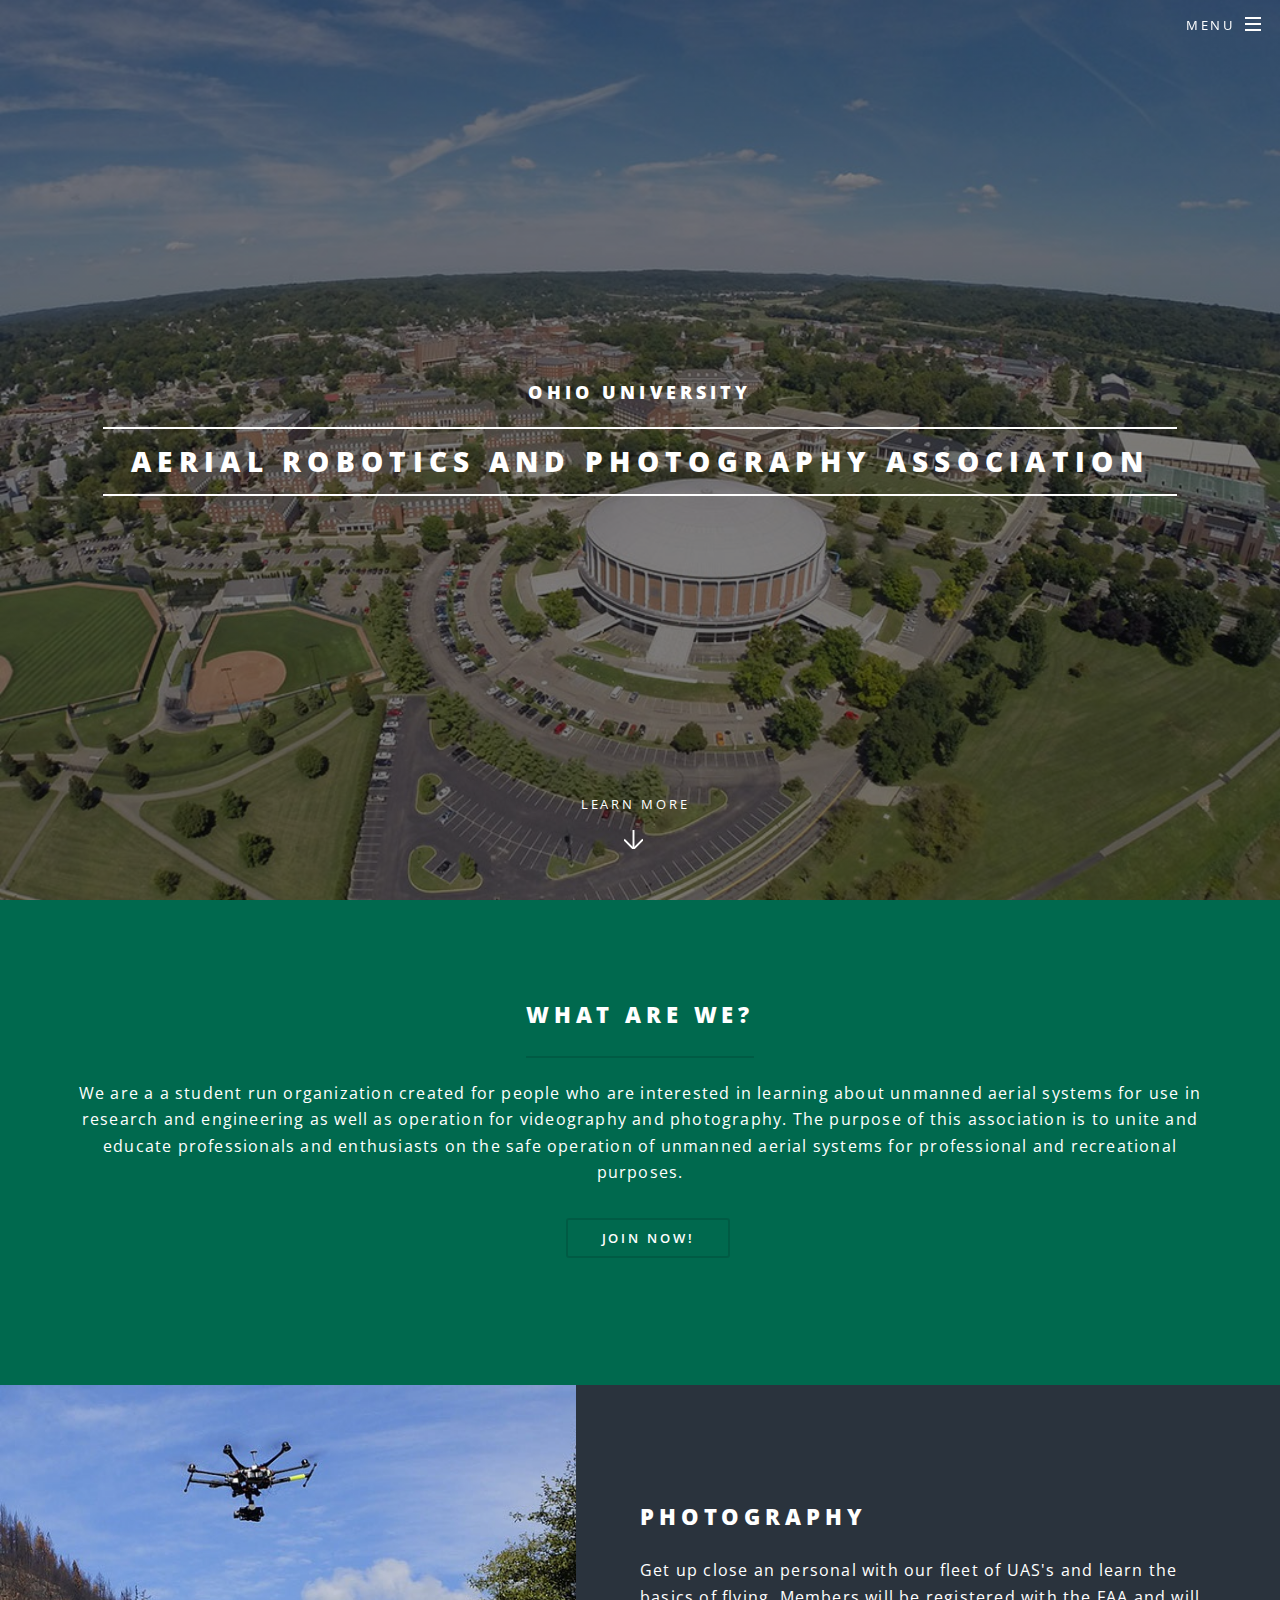
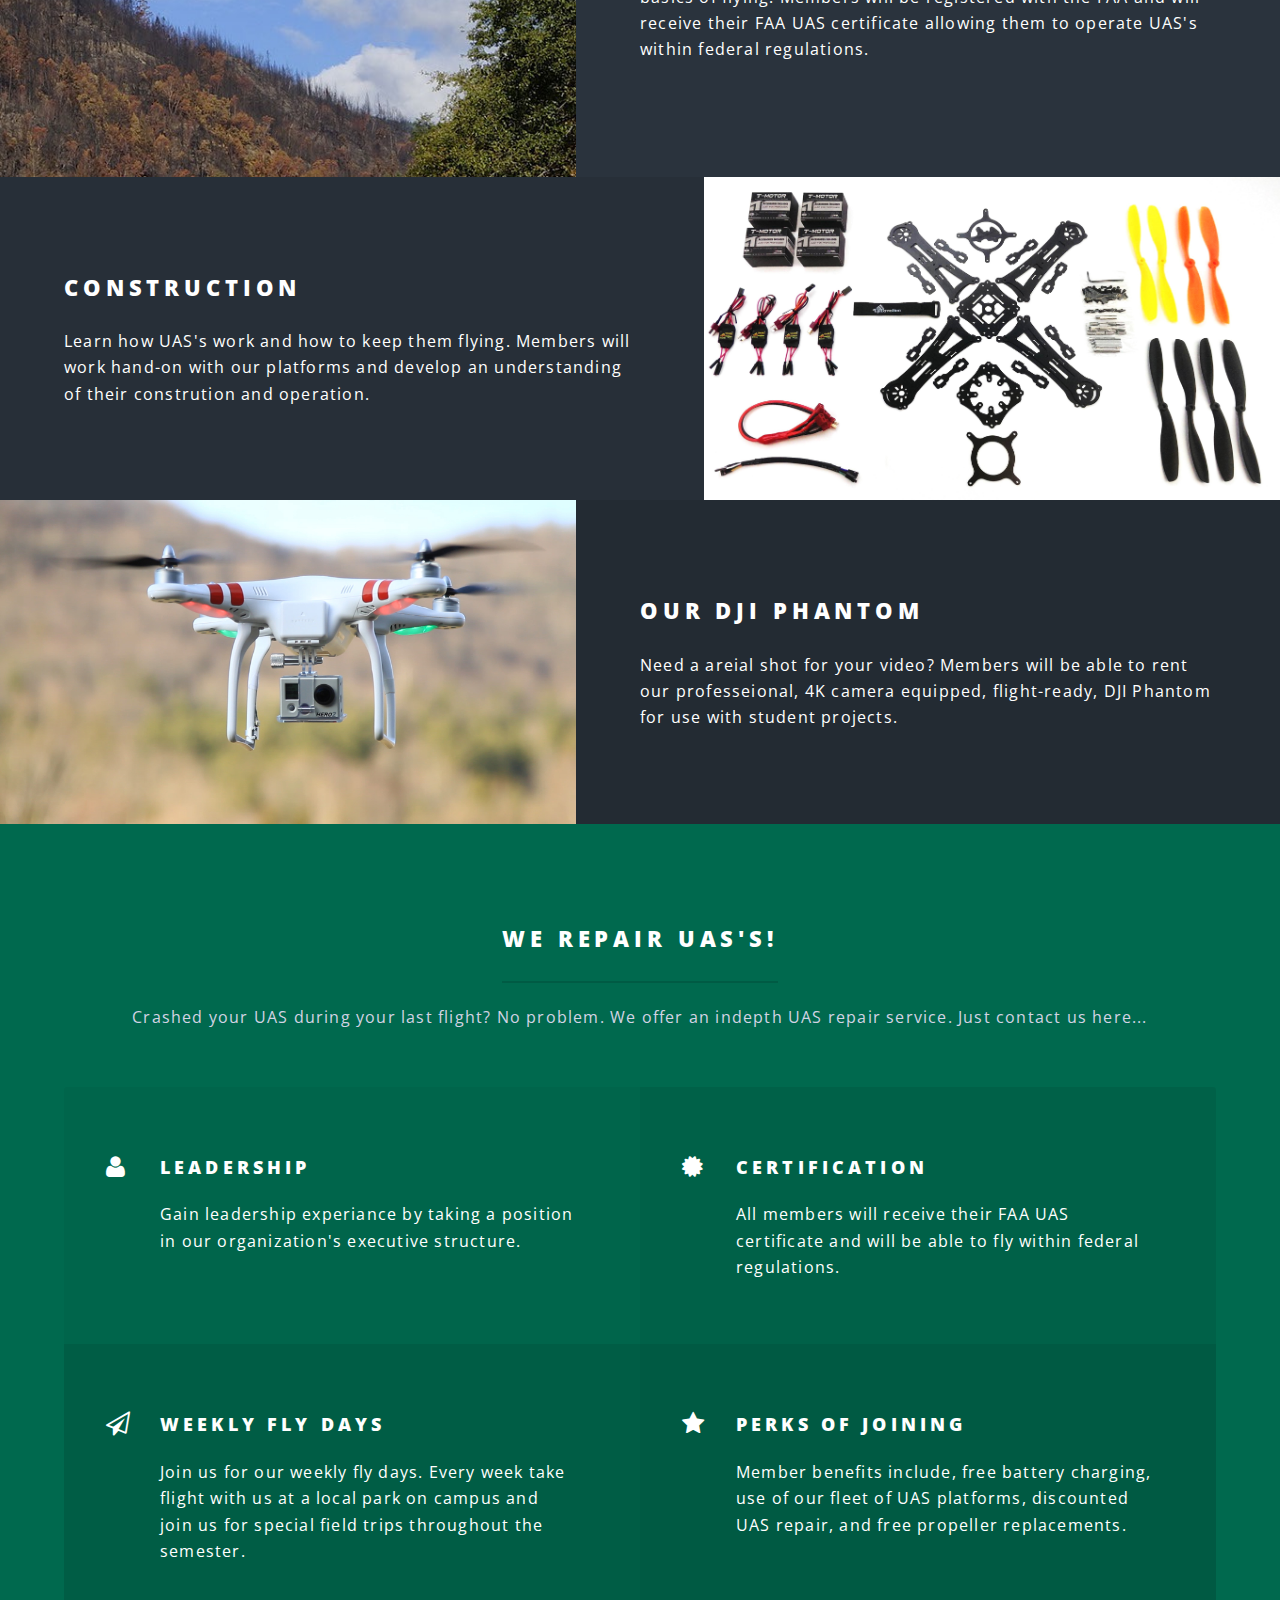
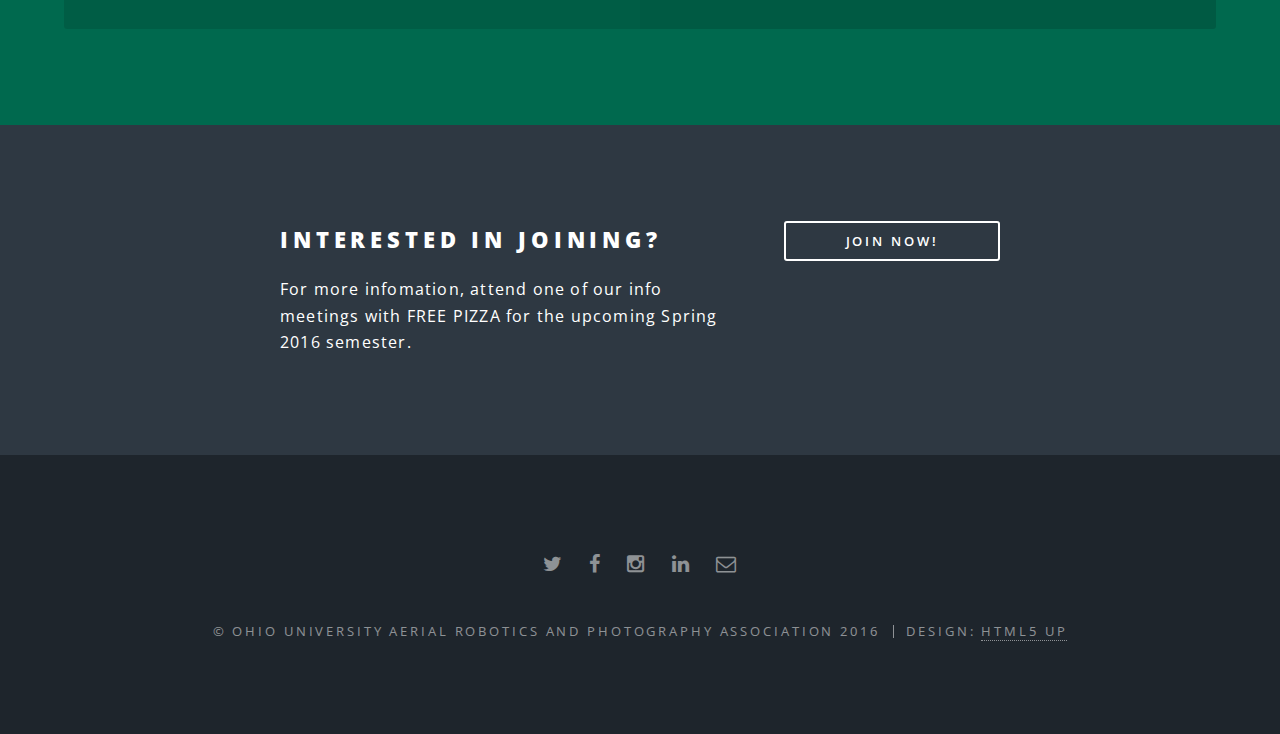
==== commit ba229ffa: "Added member icon to join page, changed some phasing" ====
--- a/index.html
+++ b/index.html
@@ -122,7 +122,7 @@
 						<div class="inner">
 							<header>
 								<h2>Interested in joining?</h2>
-								<p>We will be hosting infomational meetings with FREE PIZZA for the upcoming Spring 2016 semester</p>
+								<p>For more infomation, attend one of our info meetings with FREE PIZZA for the upcoming Spring 2016 semester.</p>
 							</header>
 							<ul class="actions vertical">
 								<li><a href="join.html" class="button fit">Join Now!</a></li>
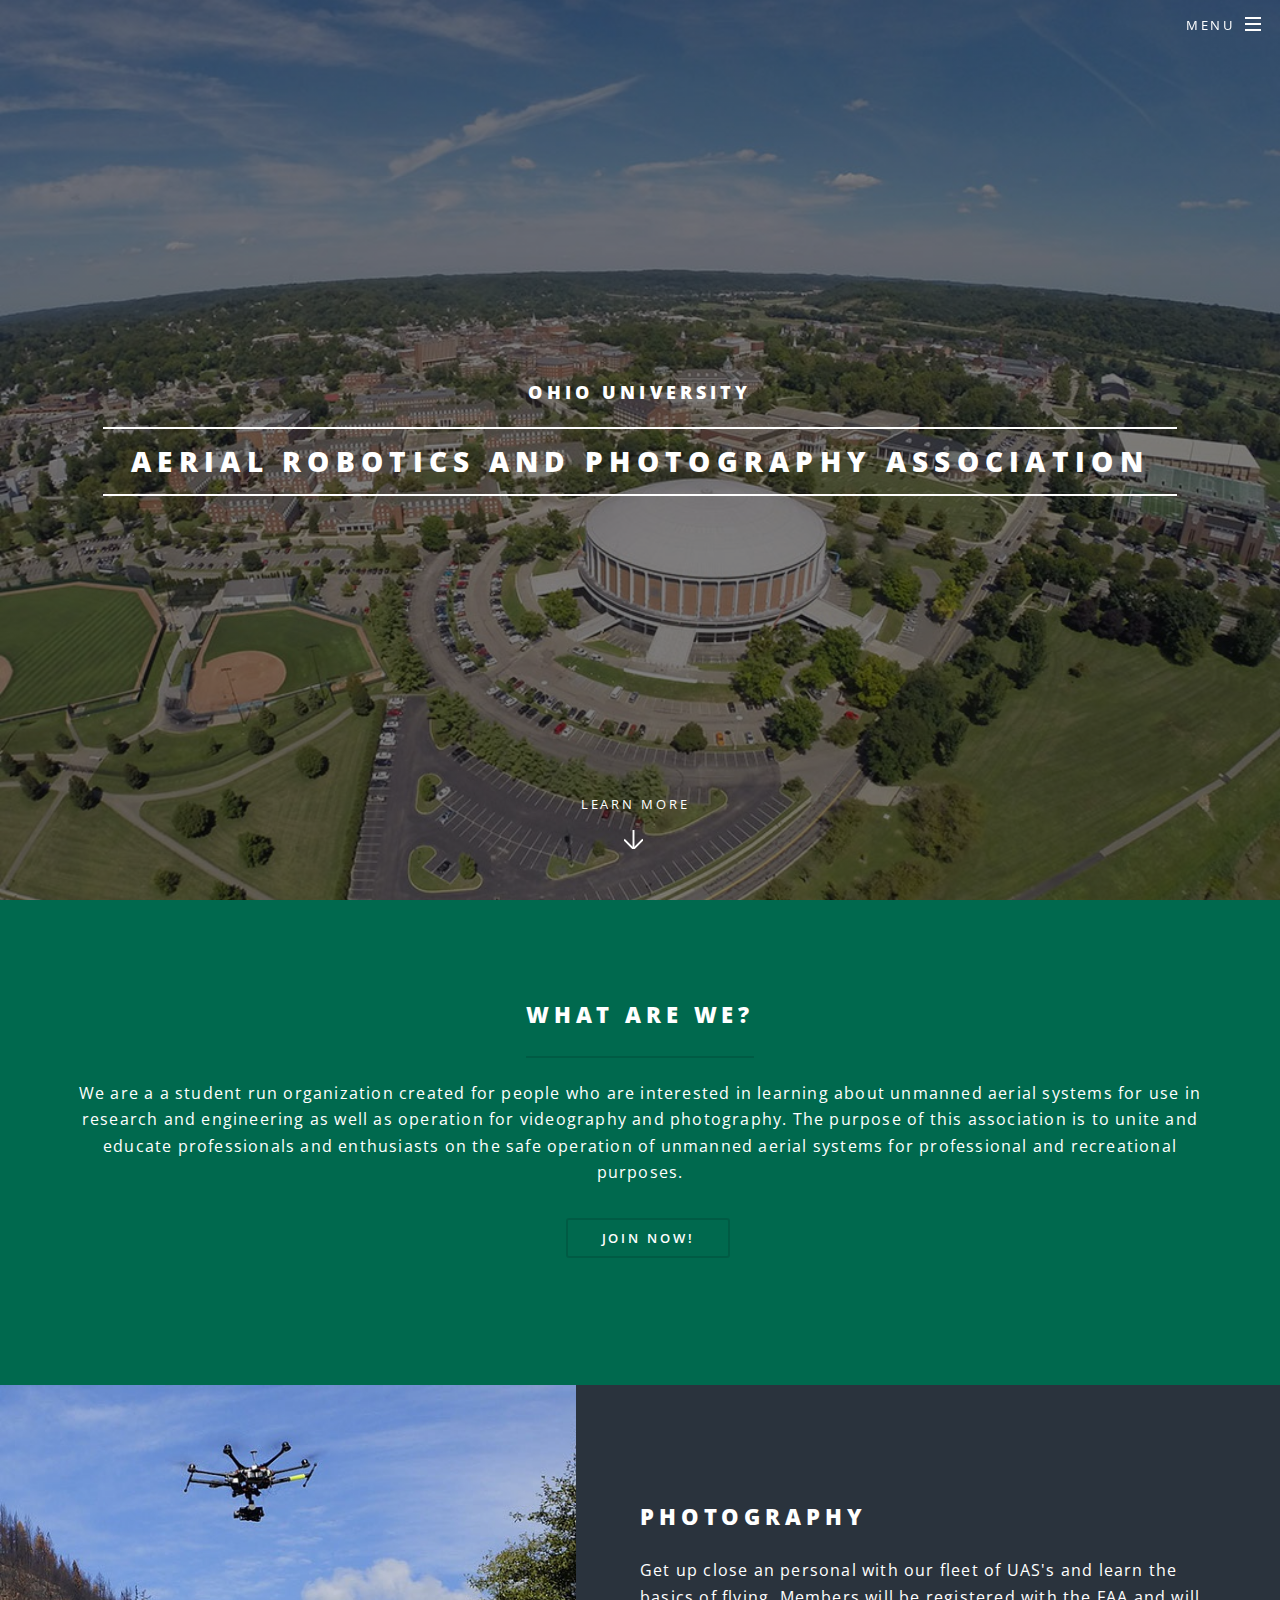
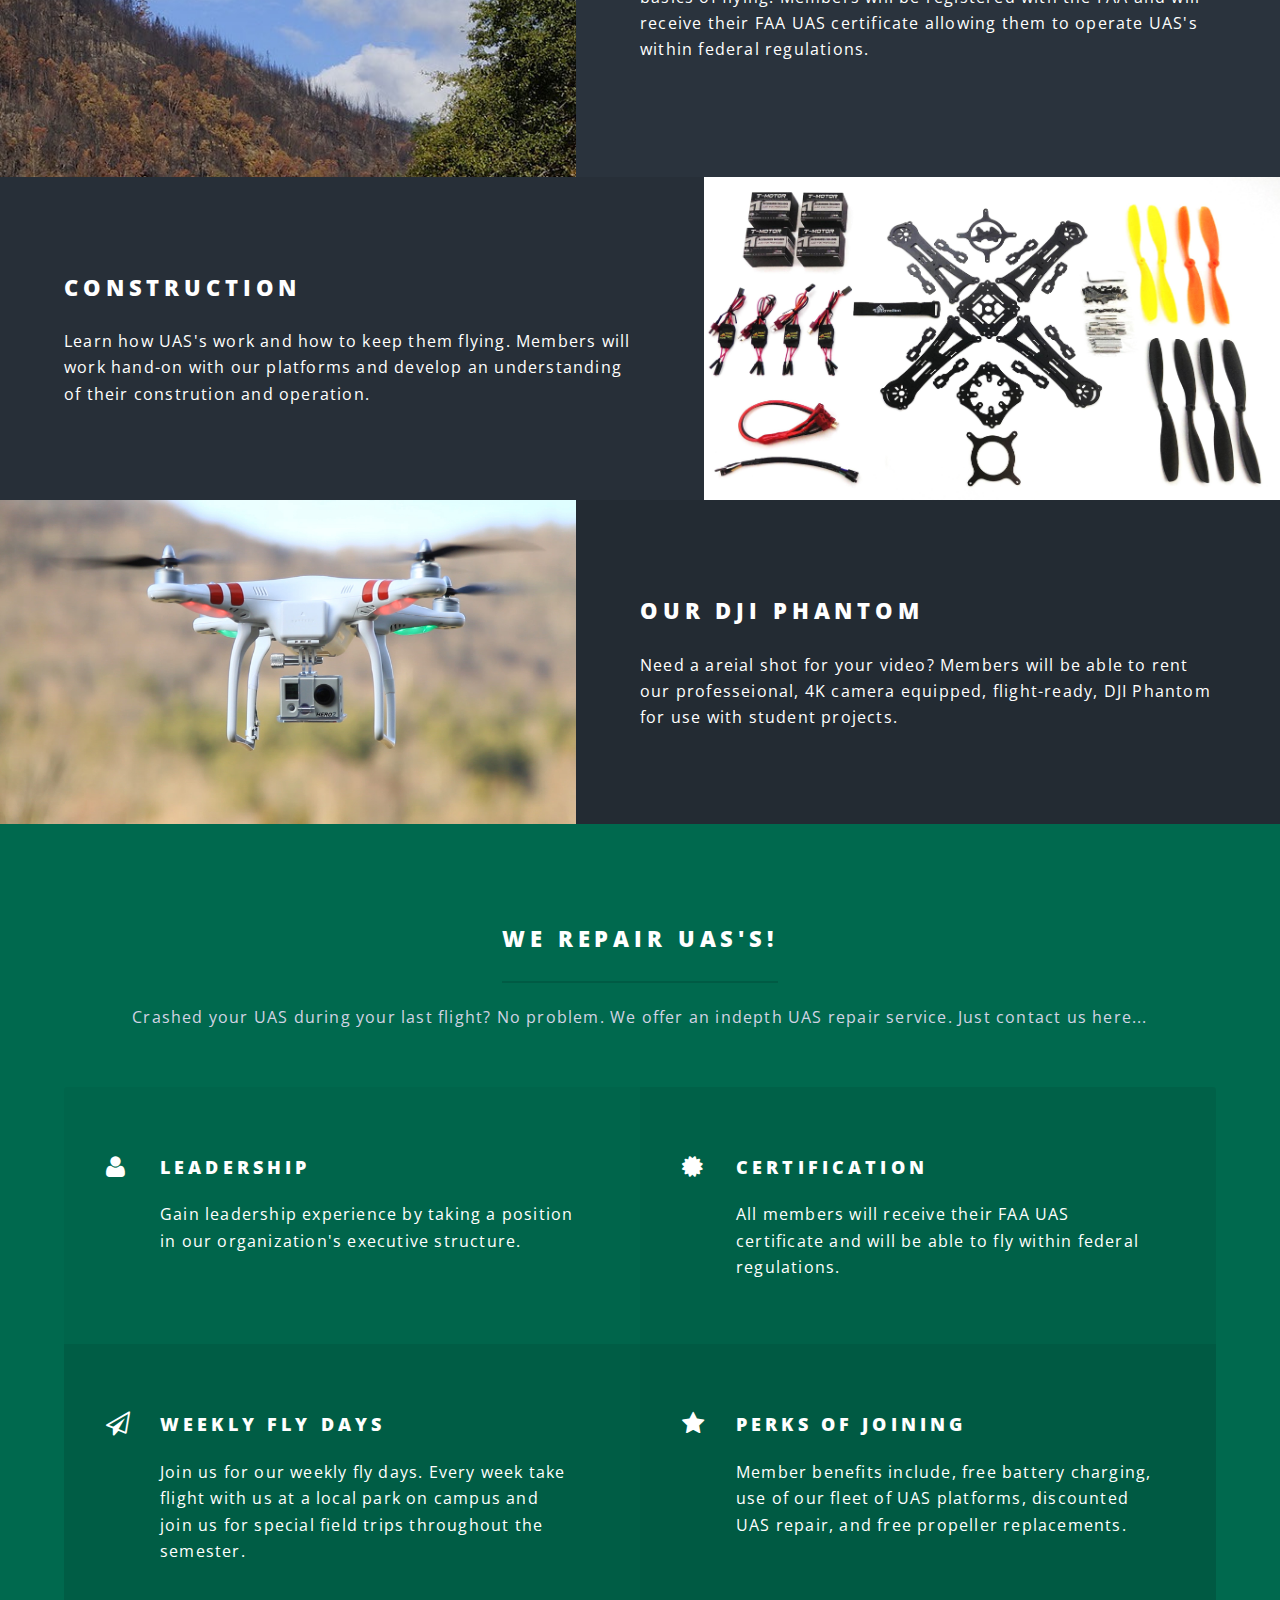
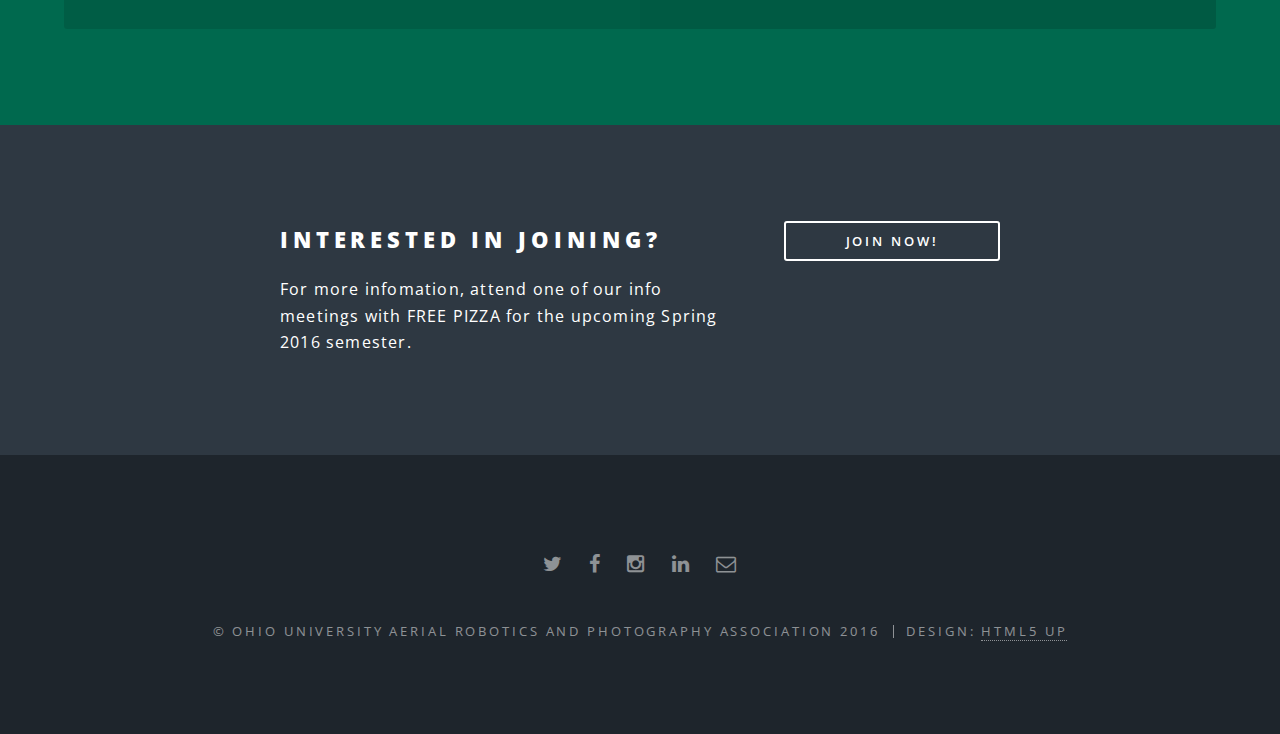
==== commit d06a1bc7: "spelling correction" ====
--- a/index.html
+++ b/index.html
@@ -99,7 +99,7 @@
 							<ul class="features">
 								<li class="icon fa-user">
 									<h3>Leadership</h3>
-									<p>Gain leadership experiance by taking a position in our organization's executive structure.</p>
+									<p>Gain leadership experience by taking a position in our organization's executive structure.</p>
 								</li>
 								<li class="icon fa-certificate">
 									<h3>Certification</h3>
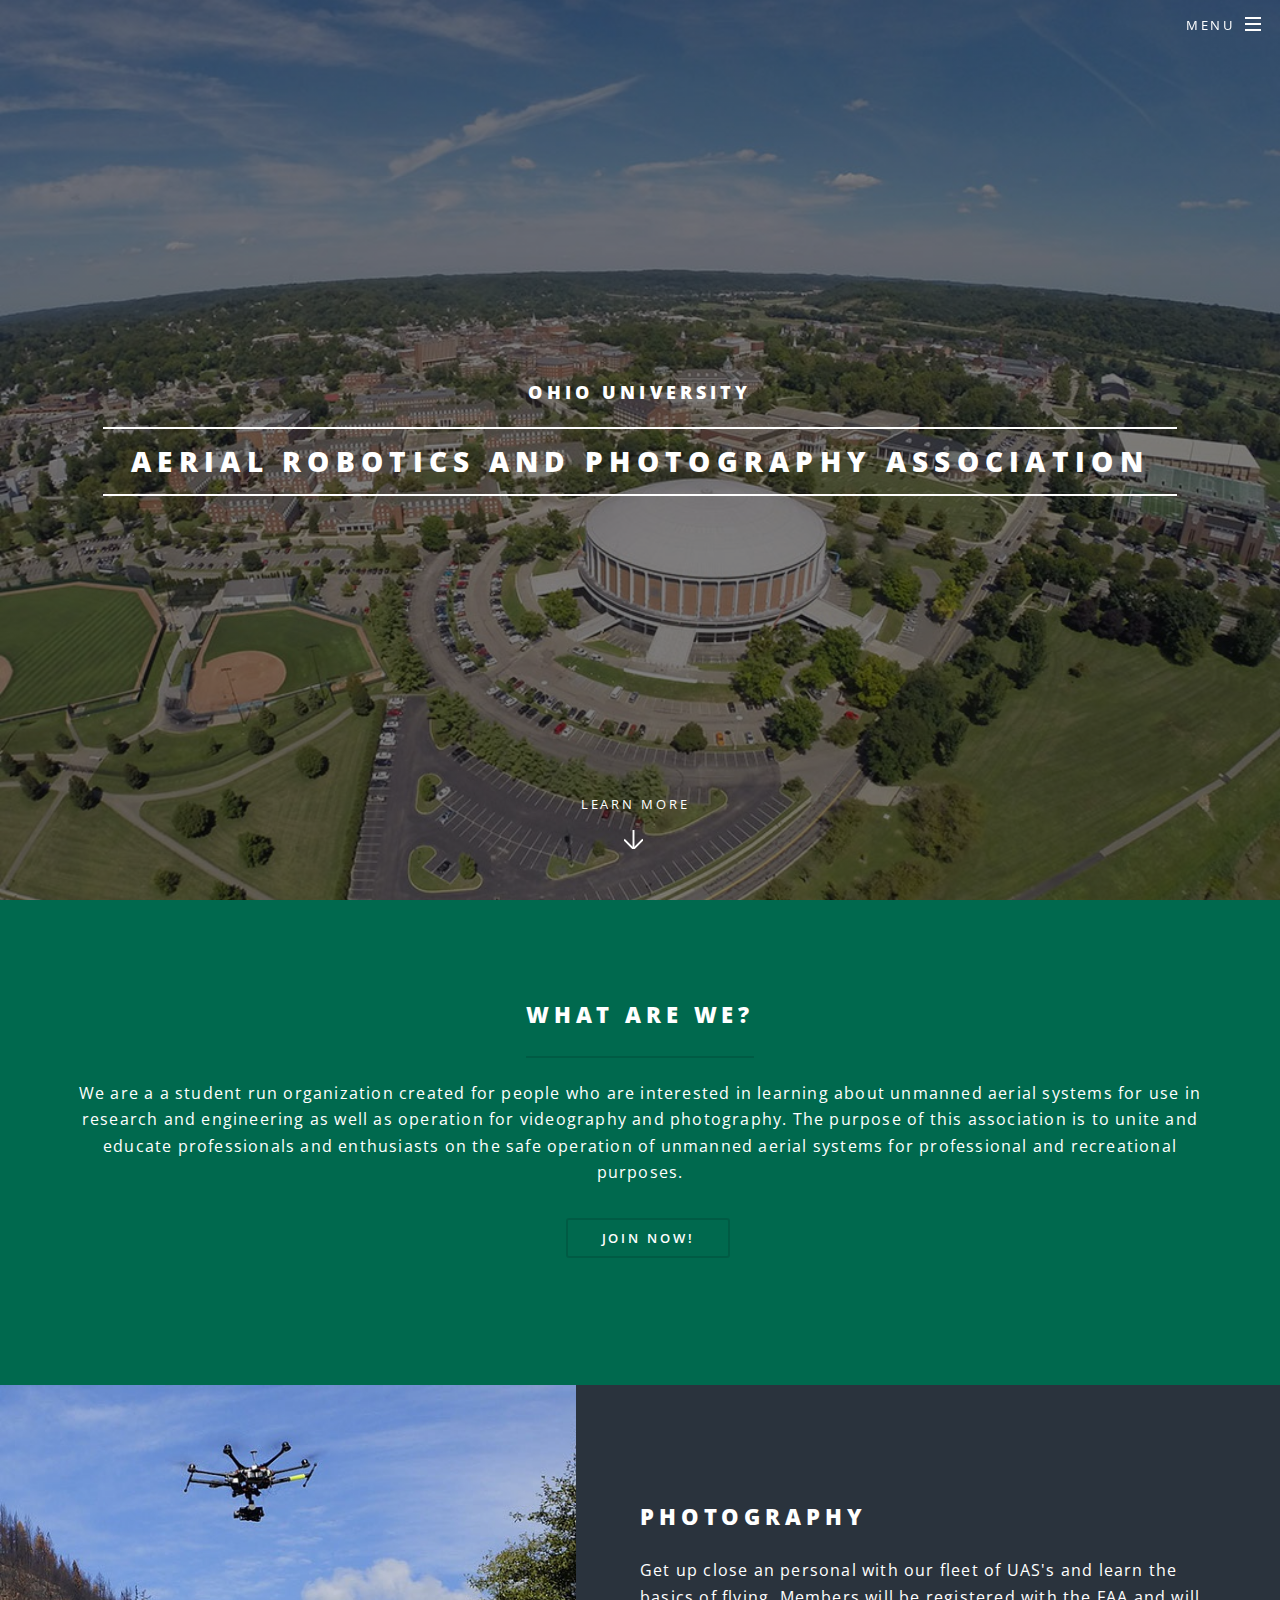
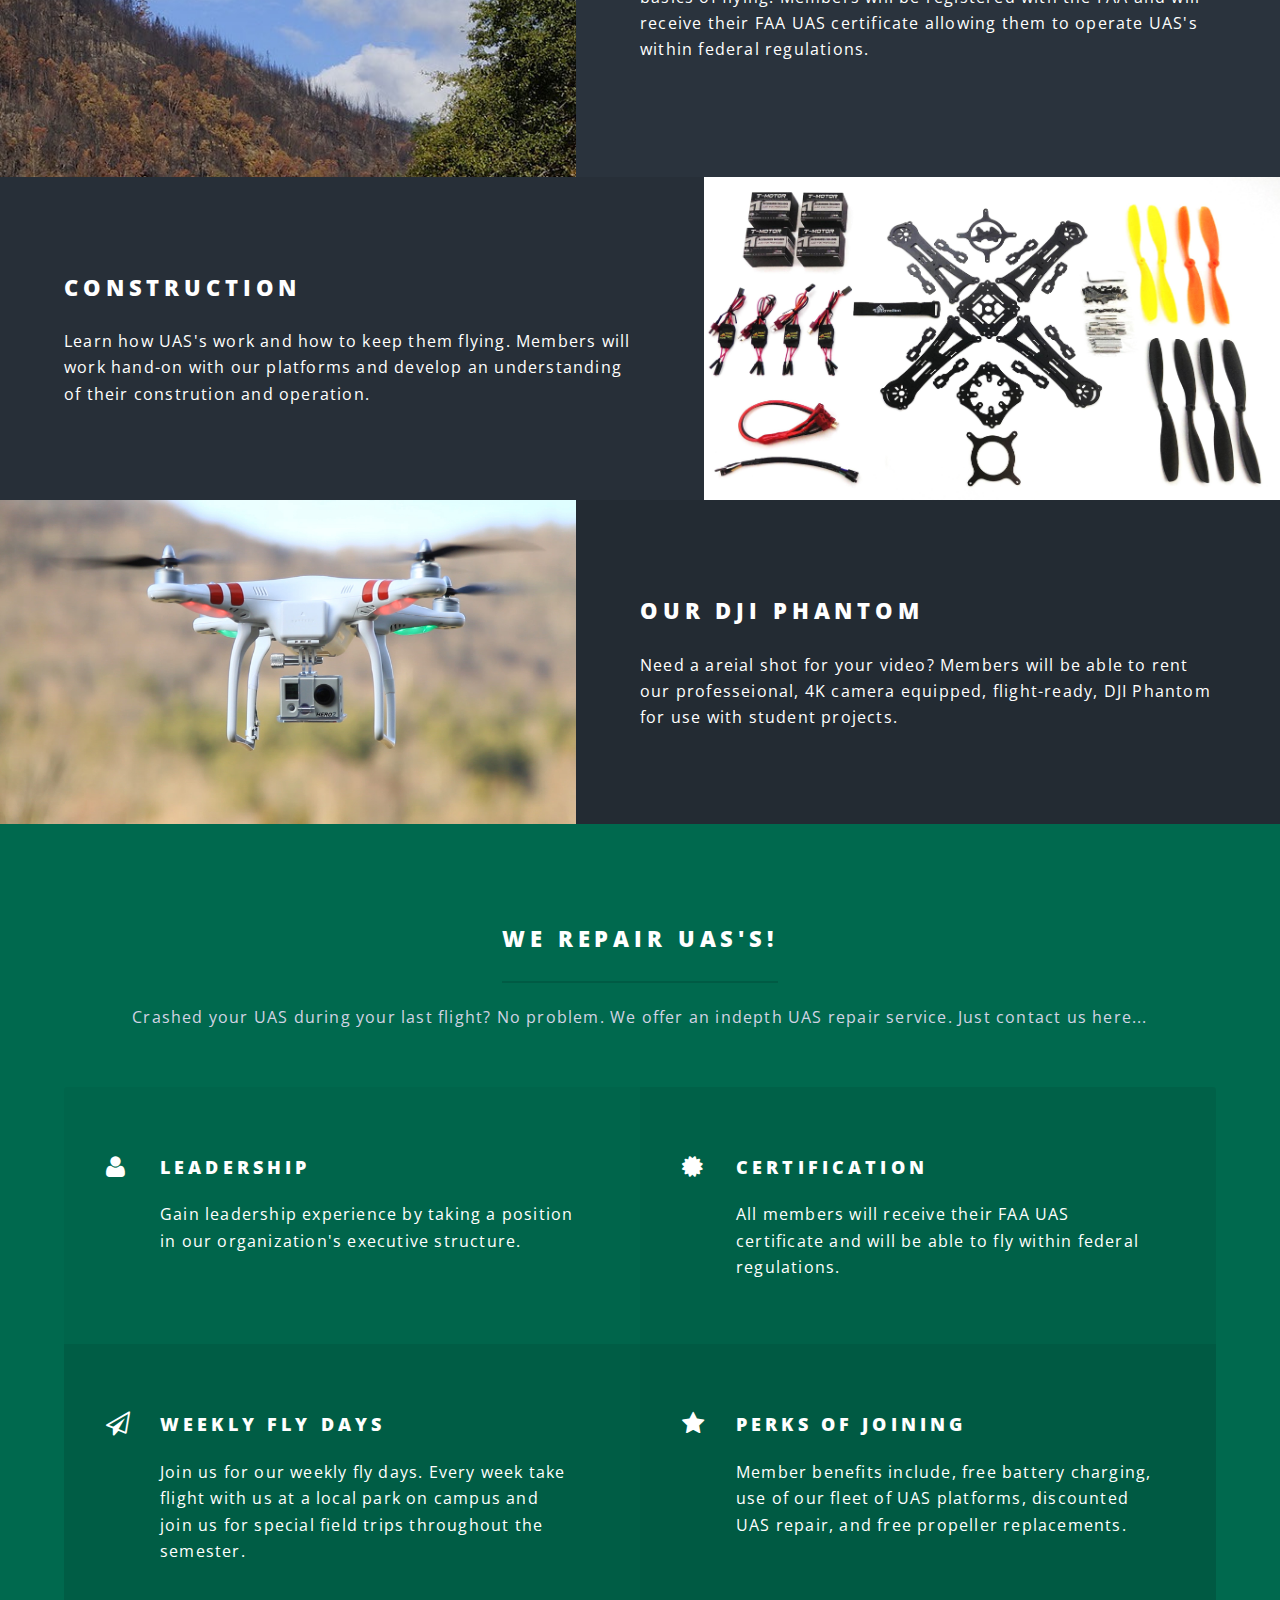
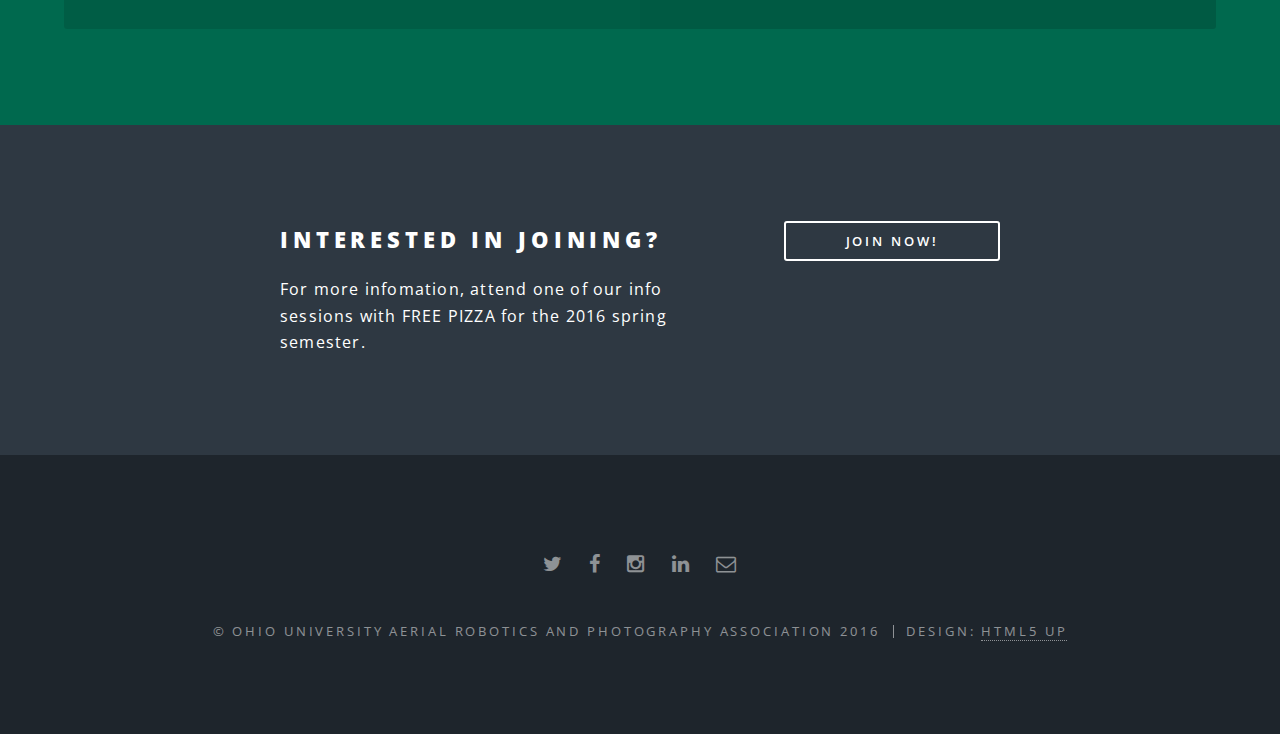
==== commit a6fa4e49: "minor changes" ====
--- a/index.html
+++ b/index.html
@@ -122,7 +122,7 @@
 						<div class="inner">
 							<header>
 								<h2>Interested in joining?</h2>
-								<p>For more infomation, attend one of our info meetings with FREE PIZZA for the upcoming Spring 2016 semester.</p>
+								<p>For more infomation, attend one of our info sessions with FREE PIZZA for the 2016 spring semester.</p>
 							</header>
 							<ul class="actions vertical">
 								<li><a href="join.html" class="button fit">Join Now!</a></li>
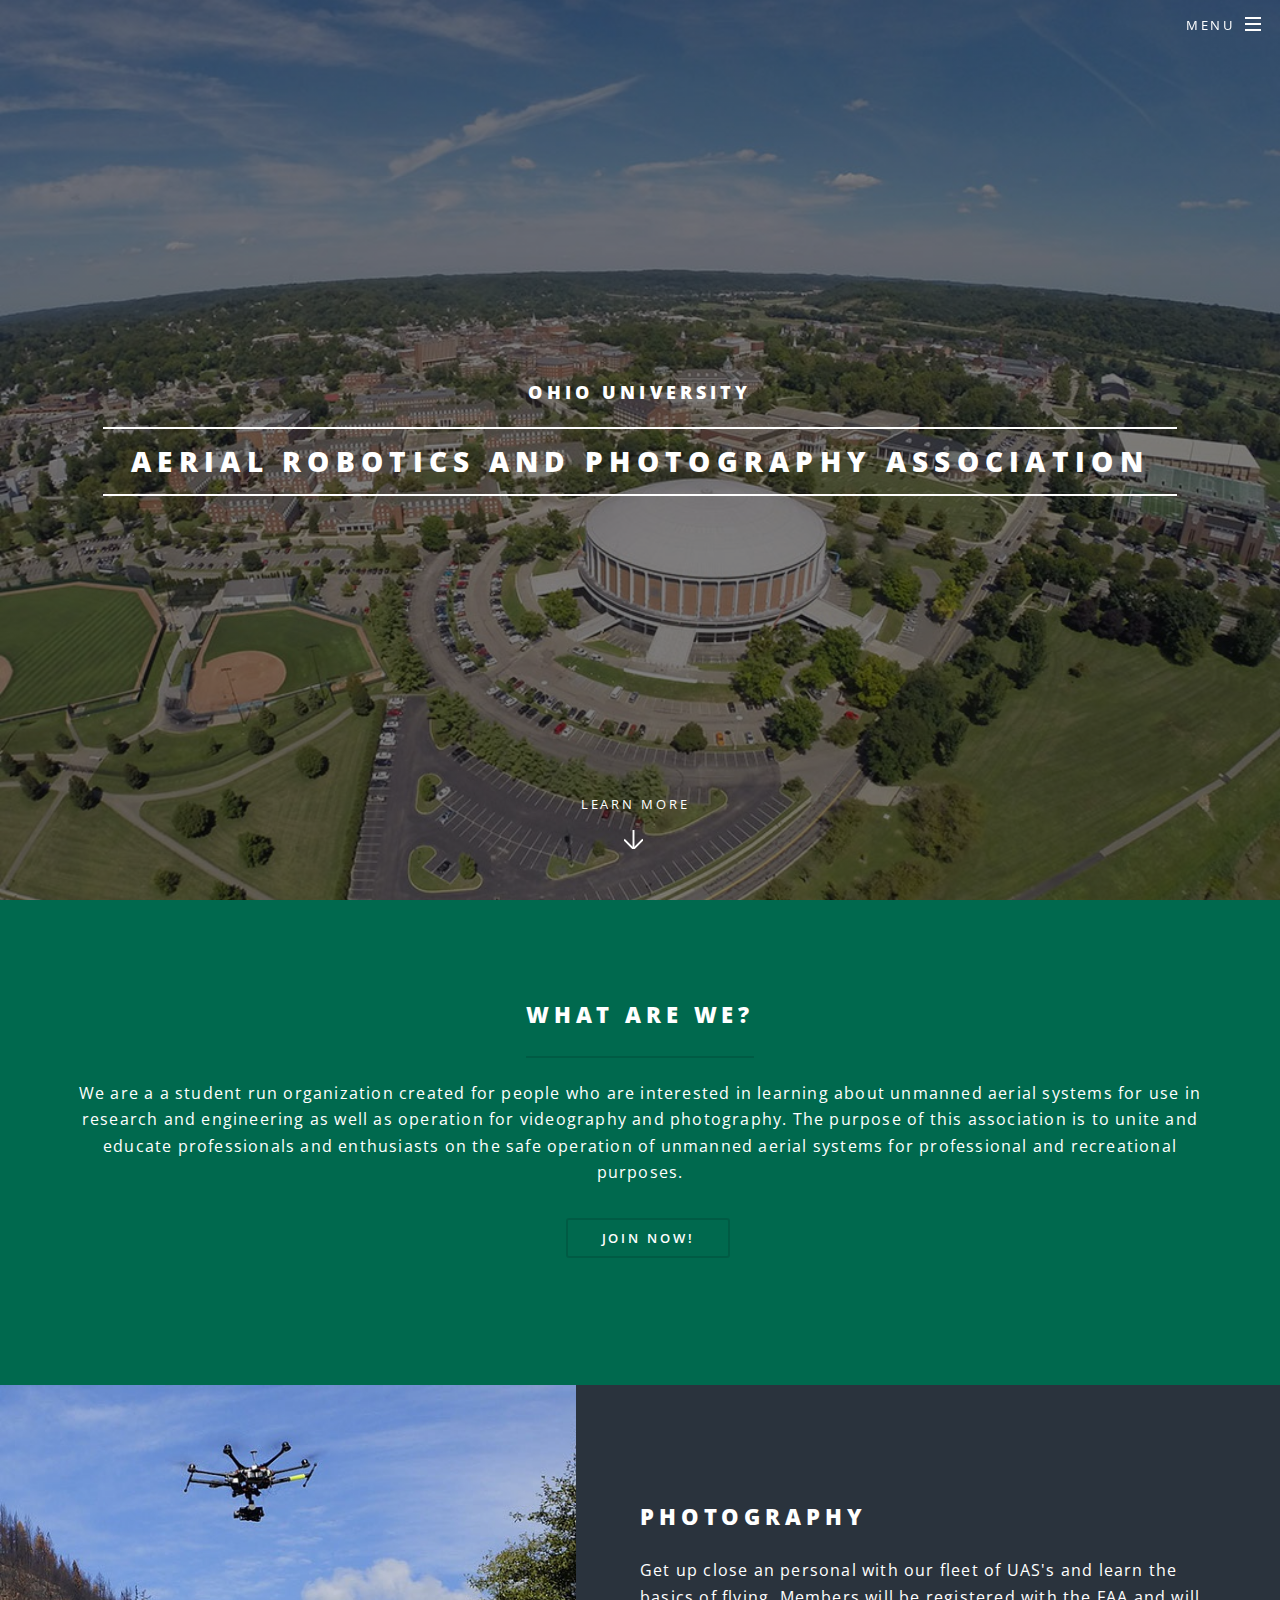
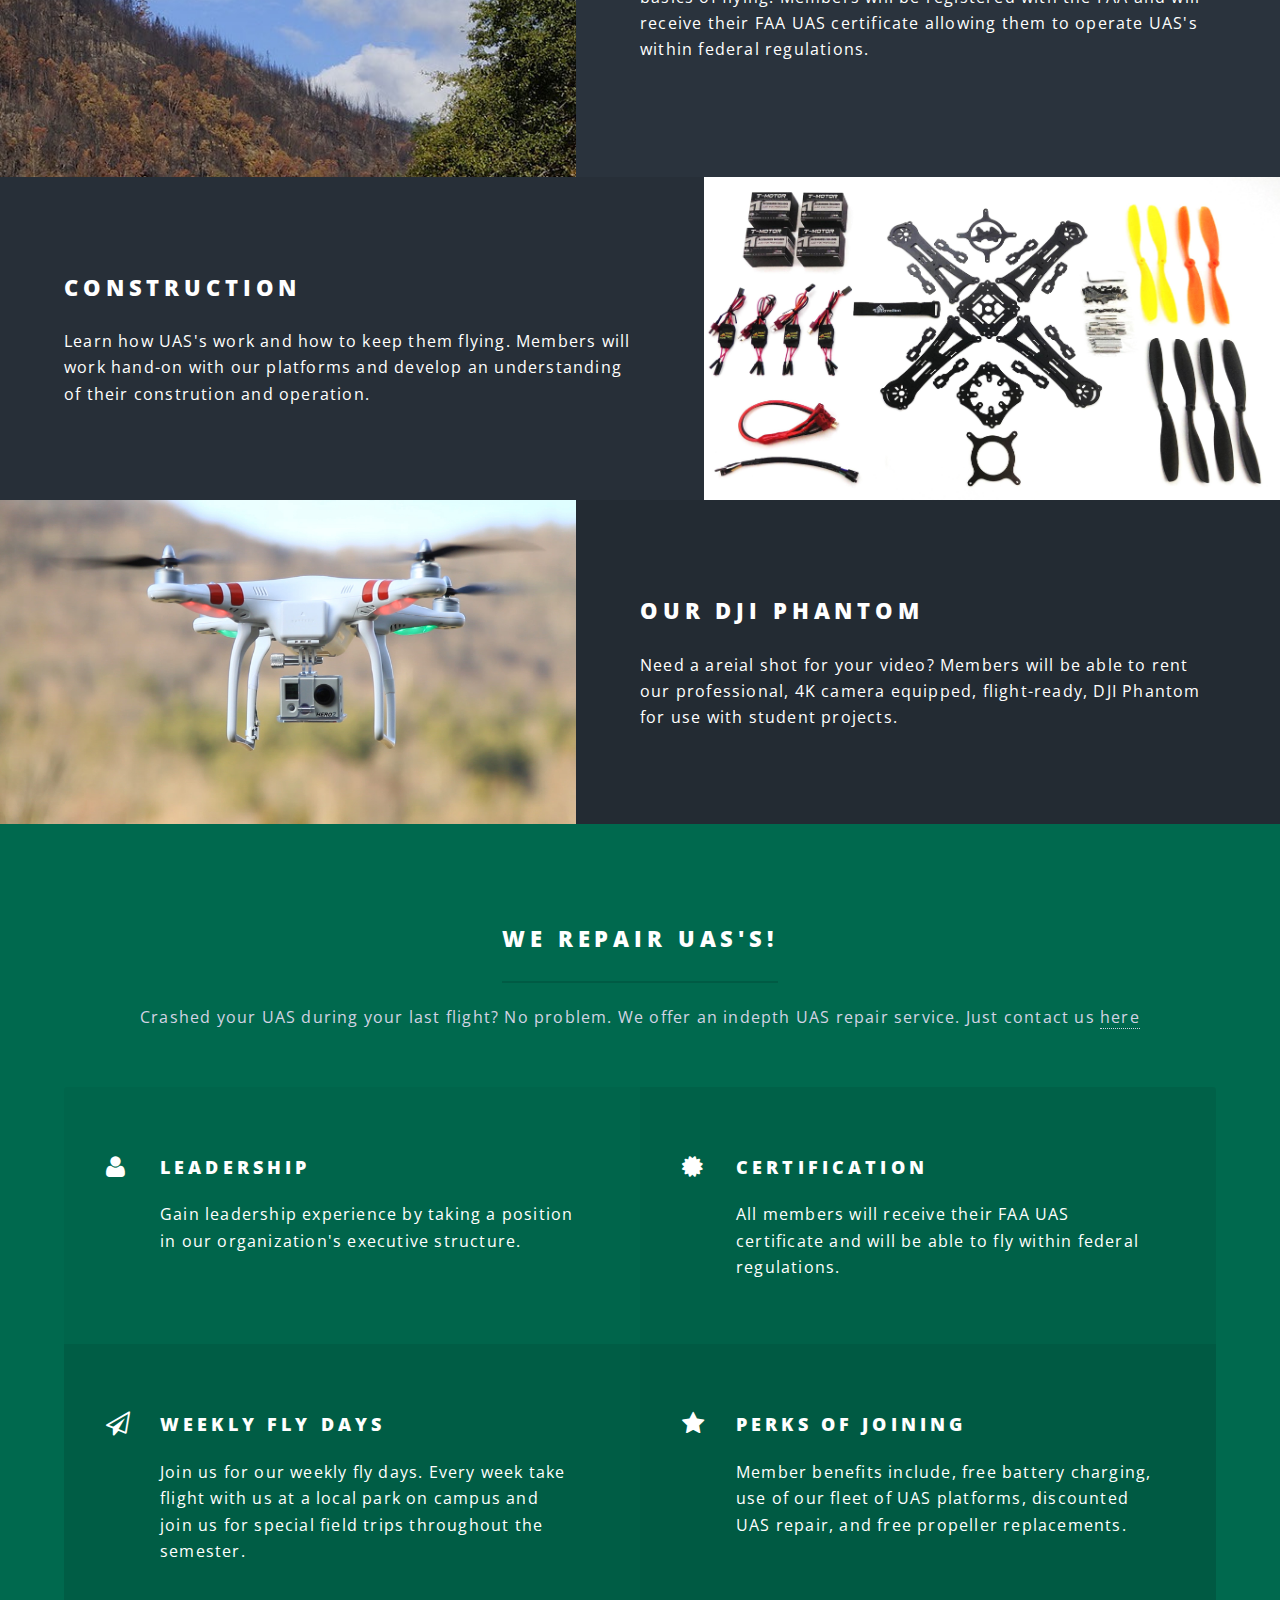
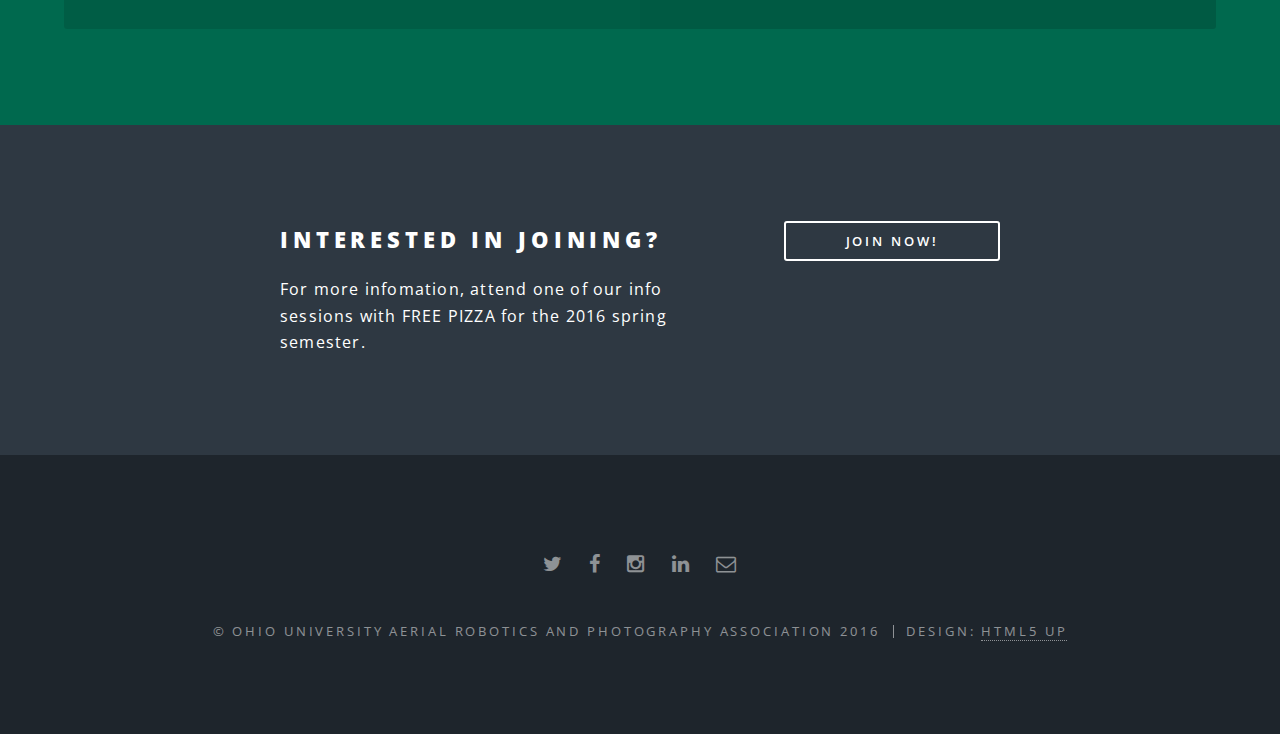
==== commit d34db137: "changes" ====
--- a/index.html
+++ b/index.html
@@ -84,7 +84,7 @@
 						<section class="spotlight">
 							<div class="image"><img src="images/pic03.jpg" alt="" /></div><div class="content">
 								<h2>Our DJI Phantom</h2>
-								<p>Need a areial shot for your video?  Members will be able to rent our professeional, 4K camera equipped, flight-ready, DJI Phantom for use with student projects.</p>
+								<p>Need a areial shot for your video?  Members will be able to rent our professional, 4K camera equipped, flight-ready, DJI Phantom for use with student projects.</p>
 							</div>
 						</section>
 					</section>
@@ -94,7 +94,7 @@
 						<div class="inner">
 							<header class="major">
 								<h2>We repair UAS's!</h2>
-								<p>Crashed your UAS during your last flight? No problem.  We offer an indepth UAS repair service.  Just contact us here...</p>
+								<p>Crashed your UAS during your last flight? No problem.  We offer an indepth UAS repair service.  Just contact us <a href="contact.html">here</a></p>
 							</header>
 							<ul class="features">
 								<li class="icon fa-user">
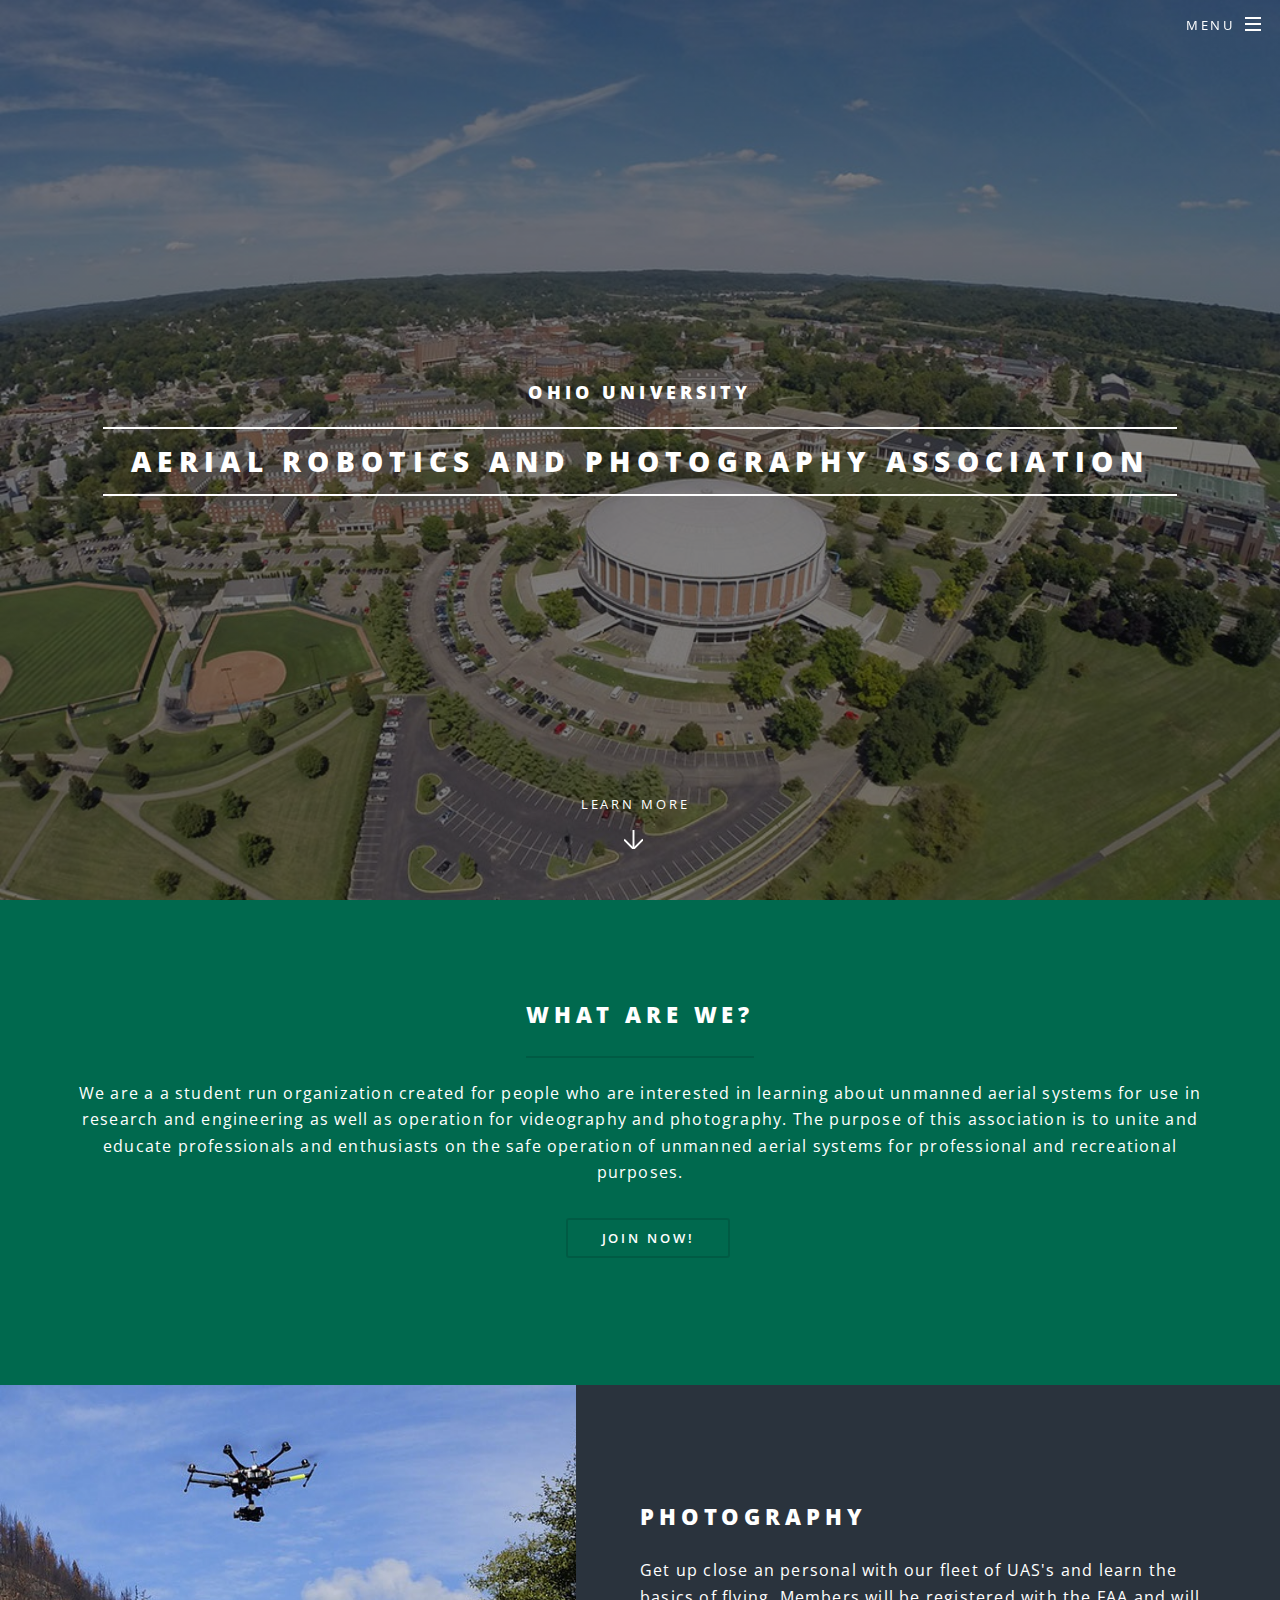
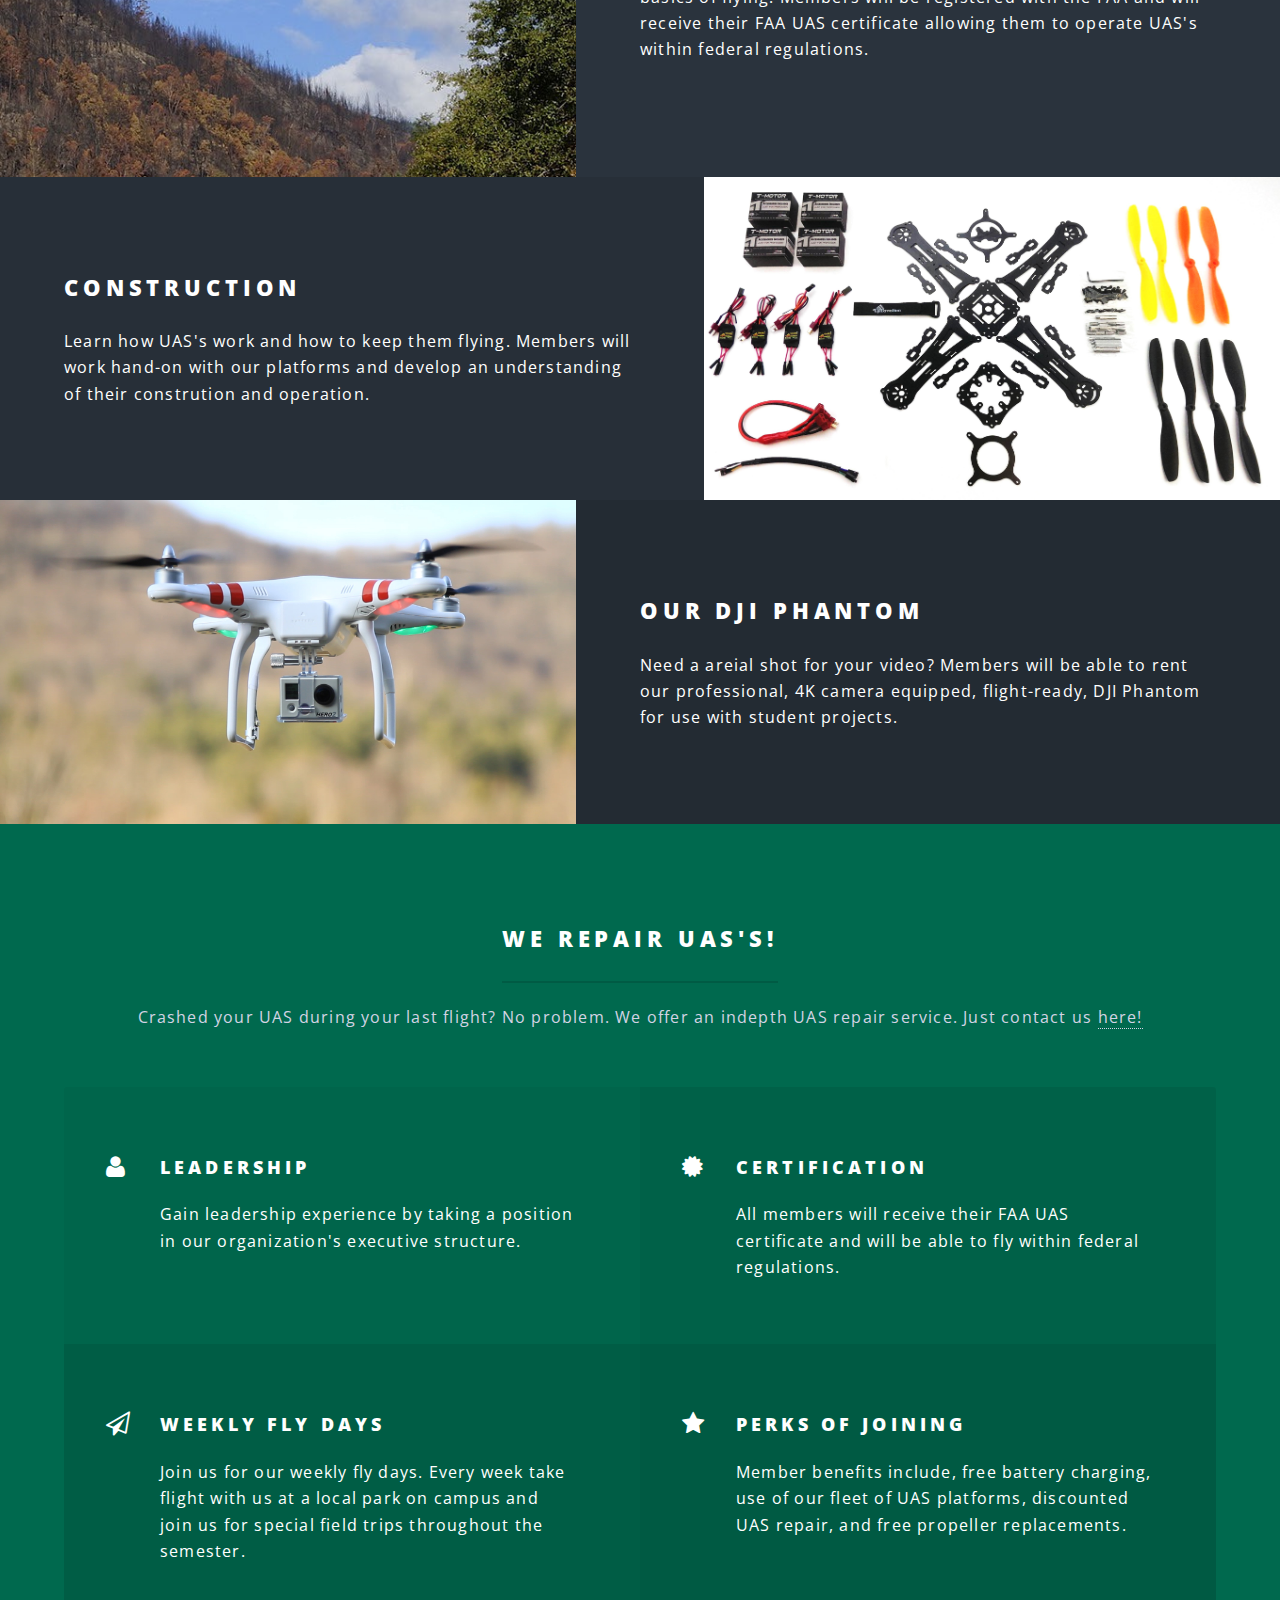
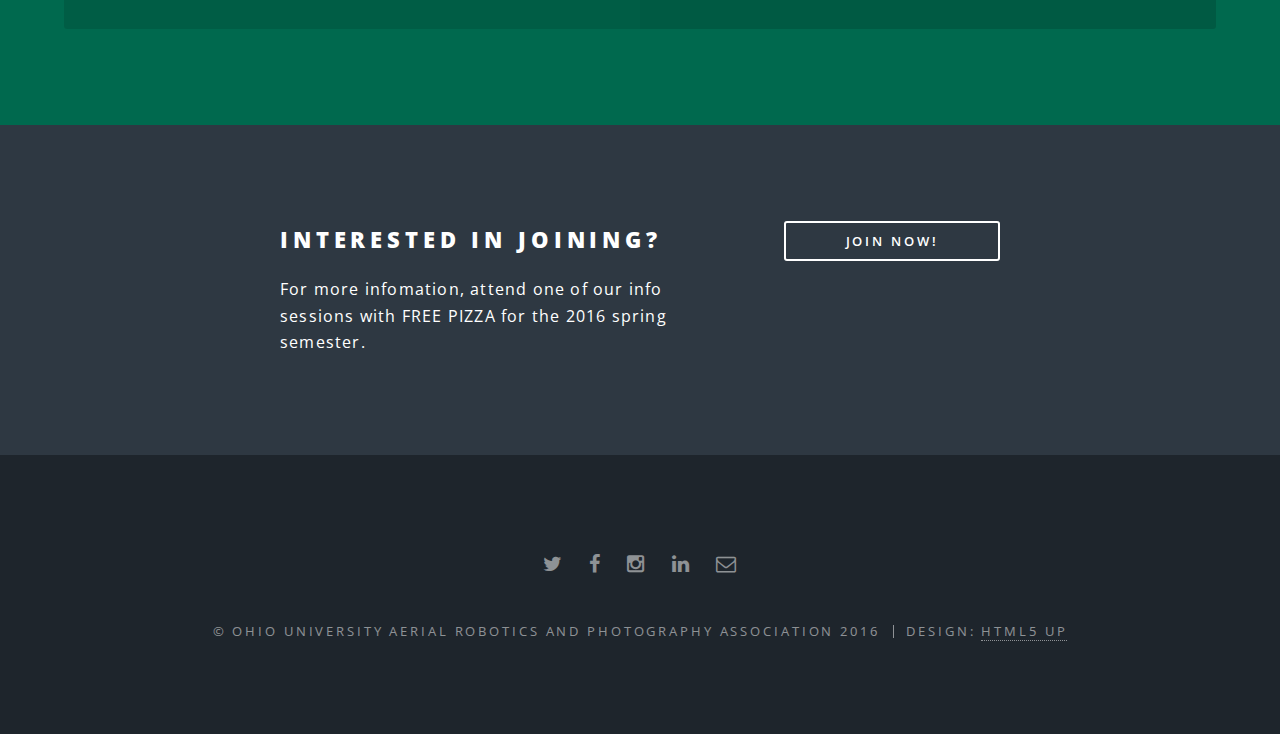
==== commit 6d498ca3: "!" ====
--- a/index.html
+++ b/index.html
@@ -94,7 +94,7 @@
 						<div class="inner">
 							<header class="major">
 								<h2>We repair UAS's!</h2>
-								<p>Crashed your UAS during your last flight? No problem.  We offer an indepth UAS repair service.  Just contact us <a href="contact.html">here</a></p>
+								<p>Crashed your UAS during your last flight? No problem.  We offer an indepth UAS repair service.  Just contact us <a href="oops.html">here!</a></p>
 							</header>
 							<ul class="features">
 								<li class="icon fa-user">
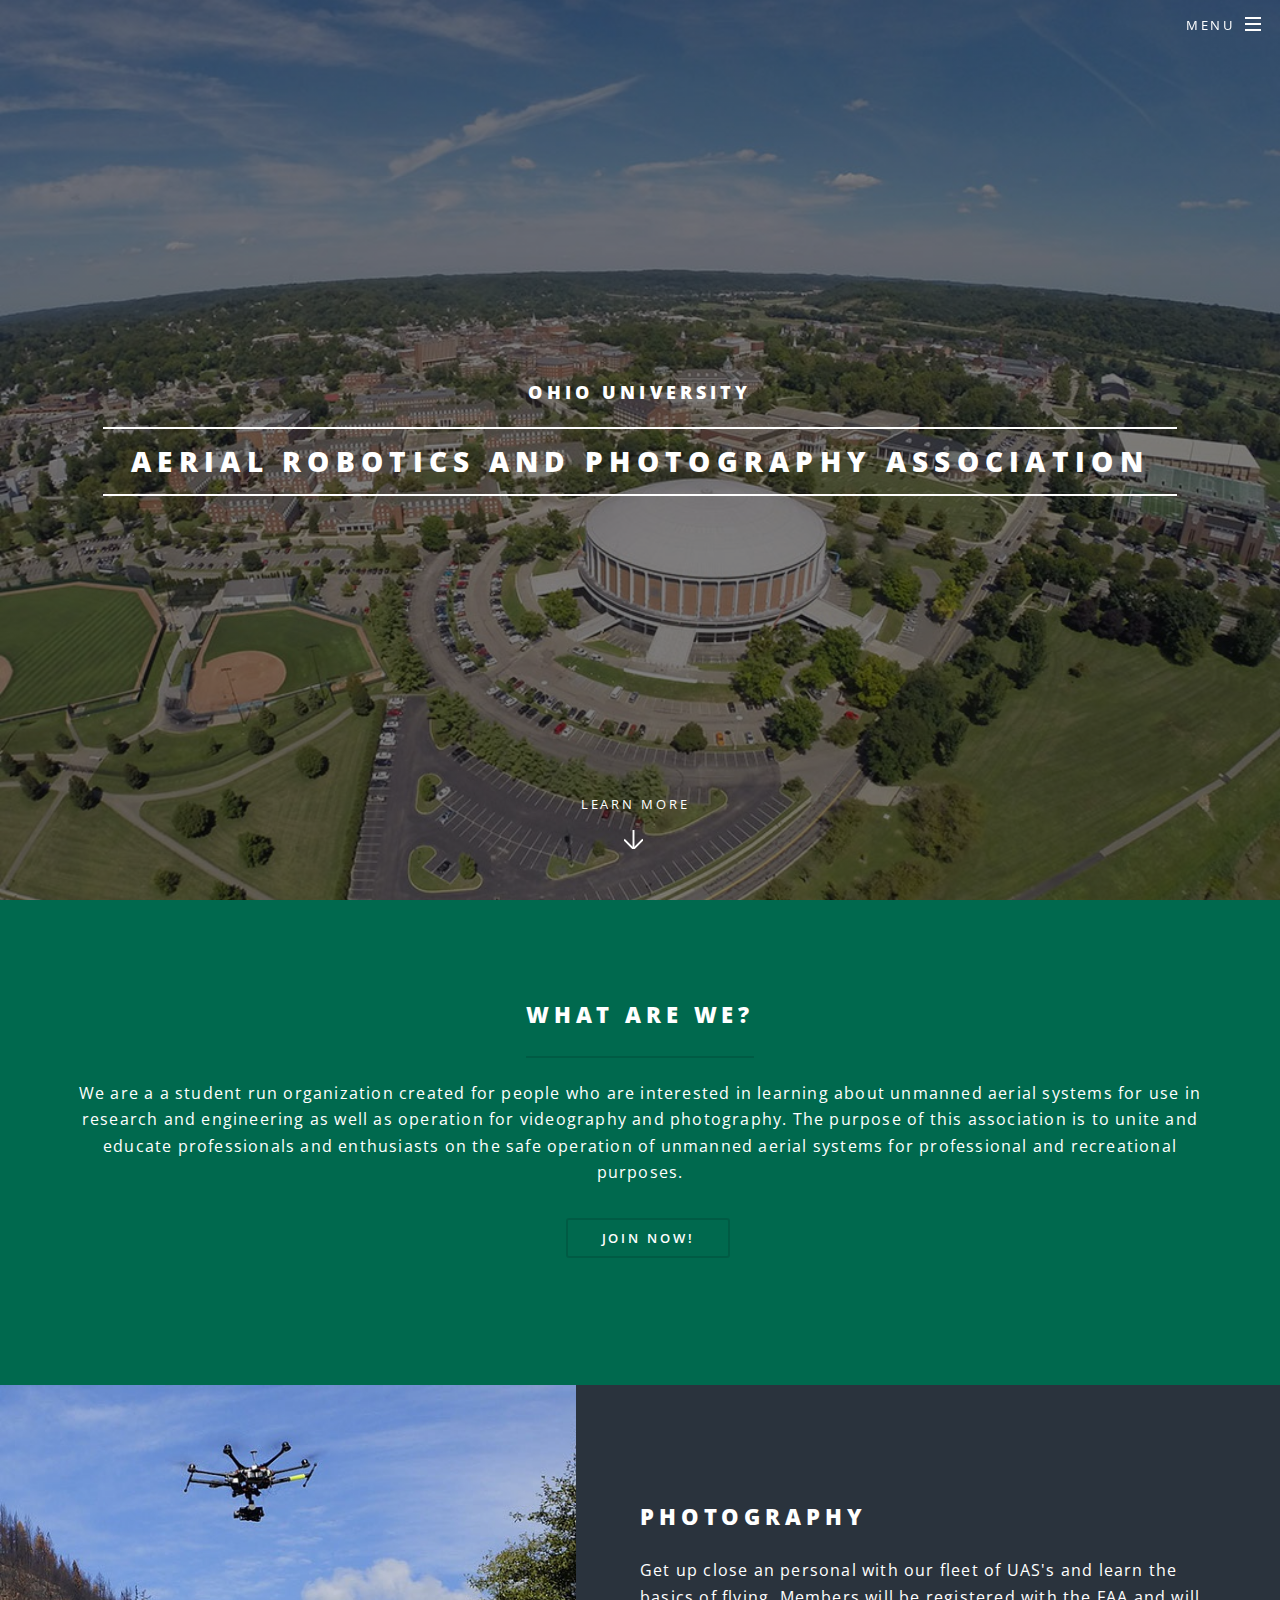
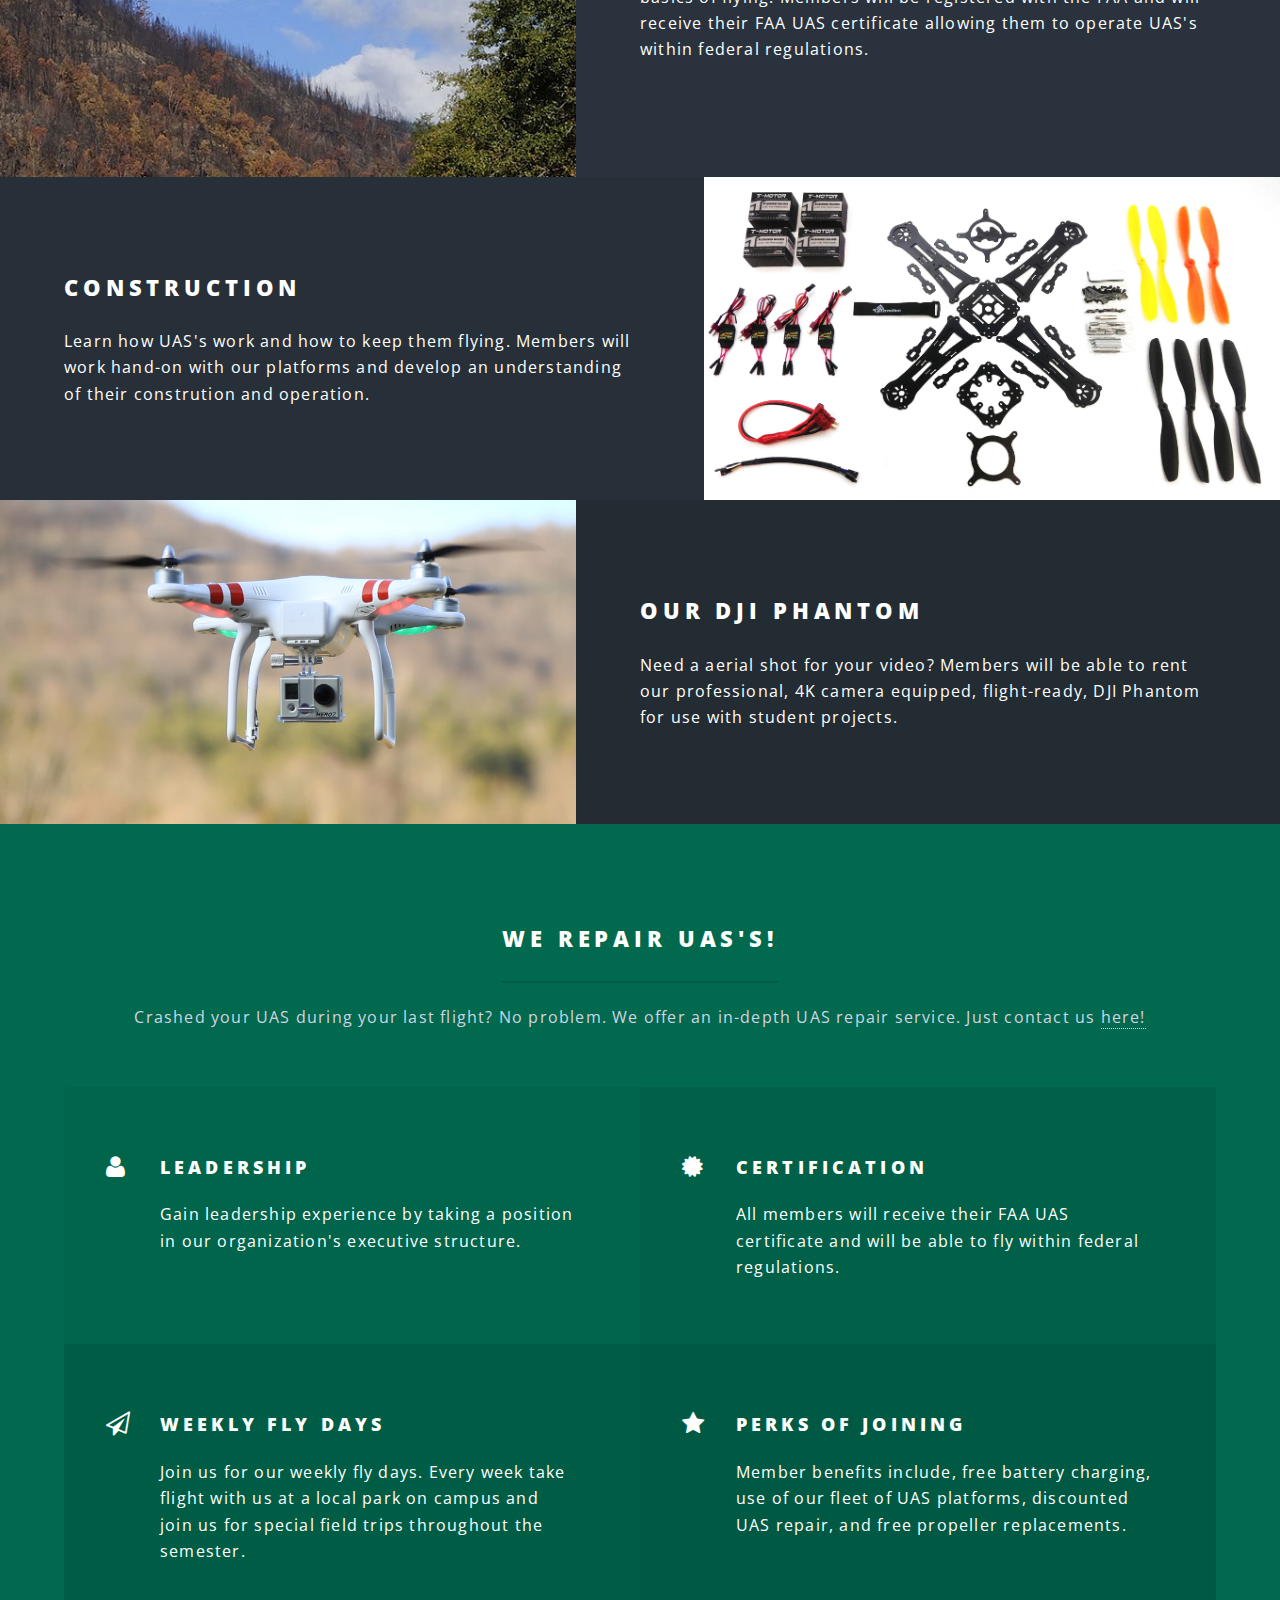
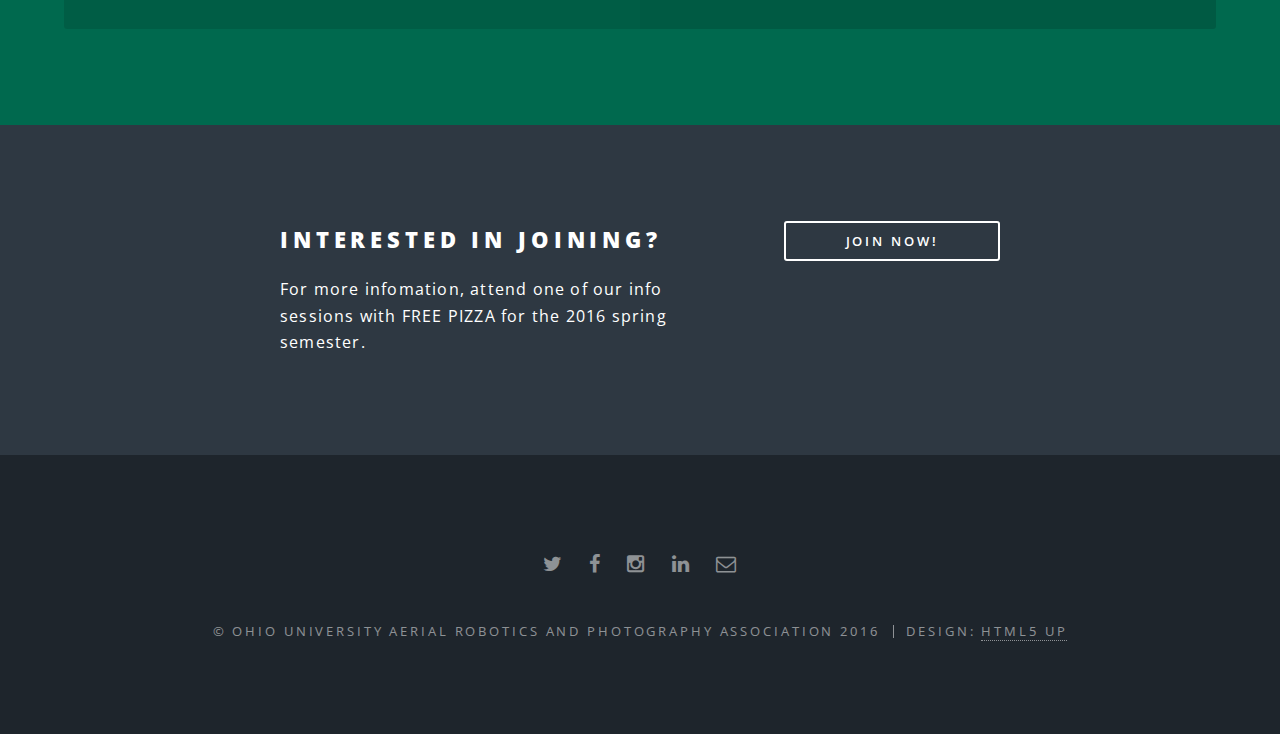
==== commit 90ce9a16: "changes" ====
--- a/index.html
+++ b/index.html
@@ -84,7 +84,7 @@
 						<section class="spotlight">
 							<div class="image"><img src="images/pic03.jpg" alt="" /></div><div class="content">
 								<h2>Our DJI Phantom</h2>
-								<p>Need a areial shot for your video?  Members will be able to rent our professional, 4K camera equipped, flight-ready, DJI Phantom for use with student projects.</p>
+								<p>Need a aerial shot for your video?  Members will be able to rent our professional, 4K camera equipped, flight-ready, DJI Phantom for use with student projects.</p>
 							</div>
 						</section>
 					</section>
@@ -94,7 +94,7 @@
 						<div class="inner">
 							<header class="major">
 								<h2>We repair UAS's!</h2>
-								<p>Crashed your UAS during your last flight? No problem.  We offer an indepth UAS repair service.  Just contact us <a href="oops.html">here!</a></p>
+								<p>Crashed your UAS during your last flight? No problem.  We offer an in-depth UAS repair service.  Just contact us <a href="oops.html">here!</a></p>
 							</header>
 							<ul class="features">
 								<li class="icon fa-user">
